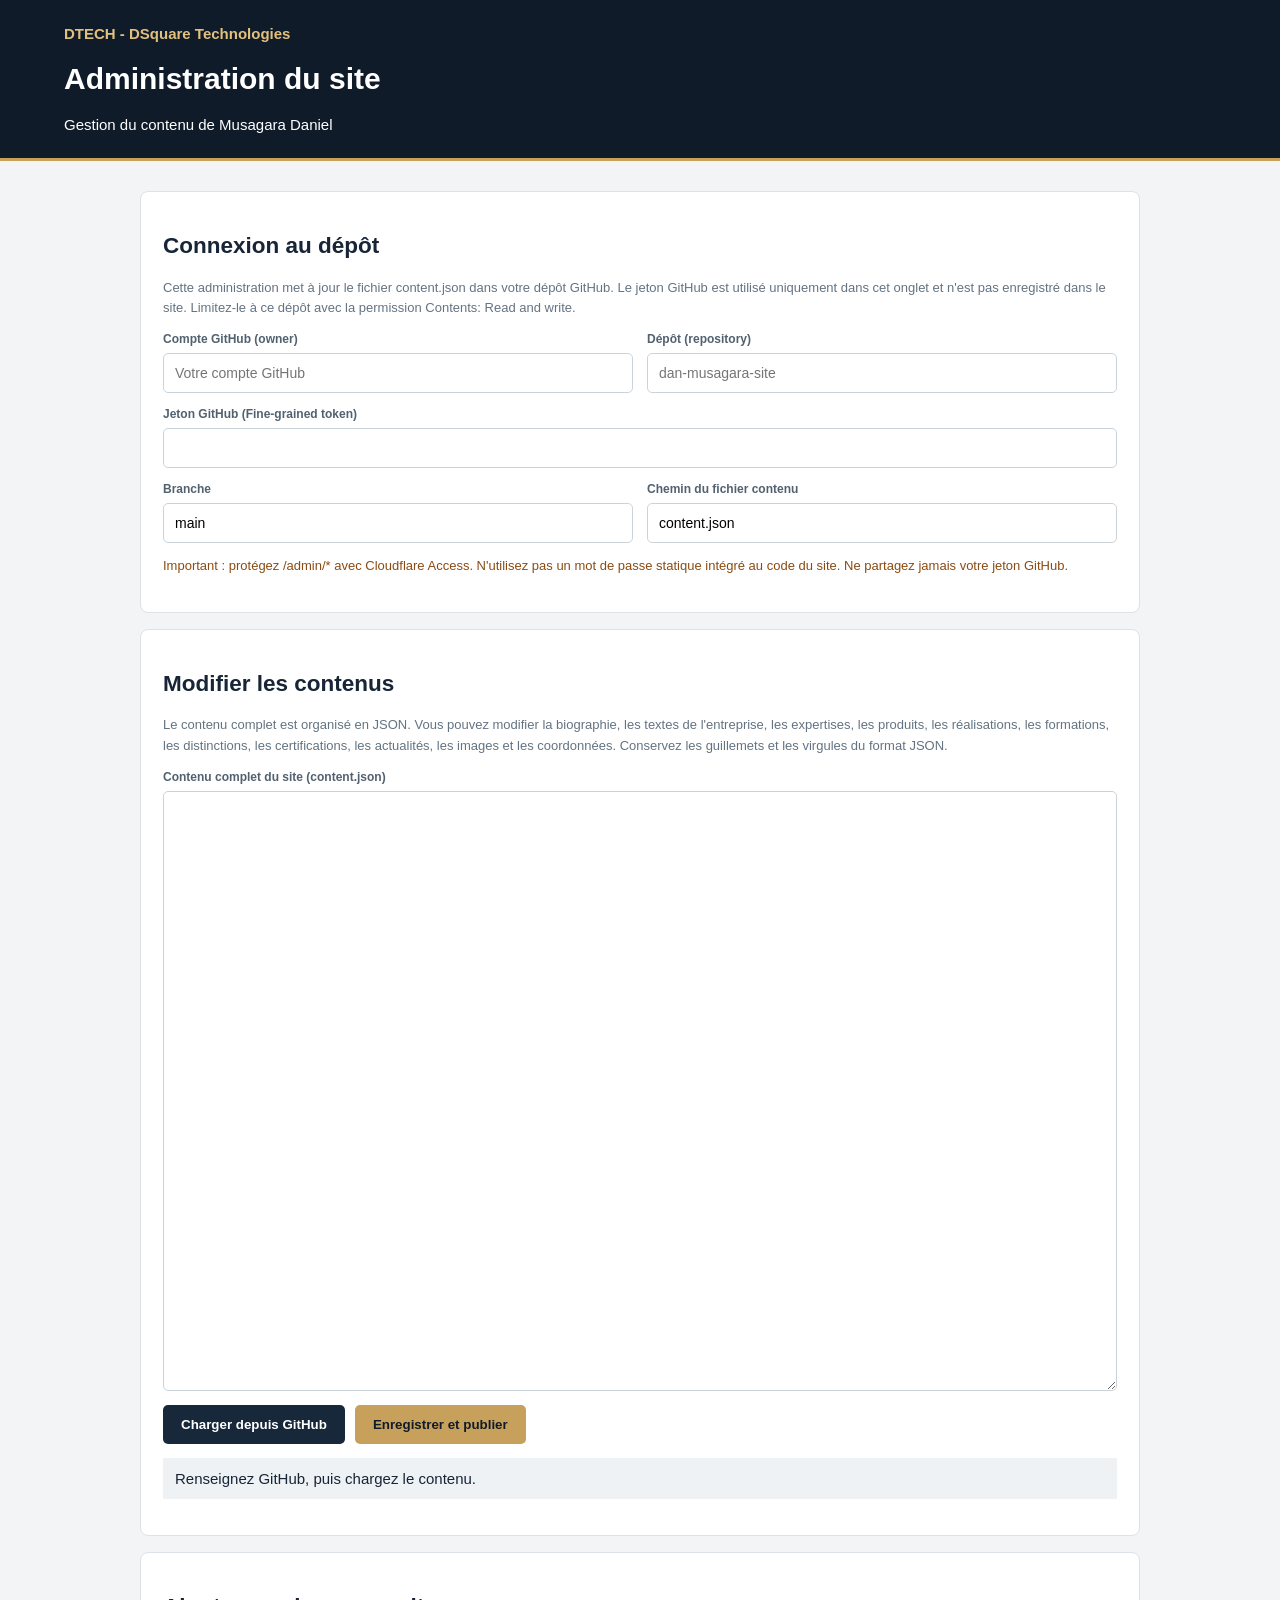
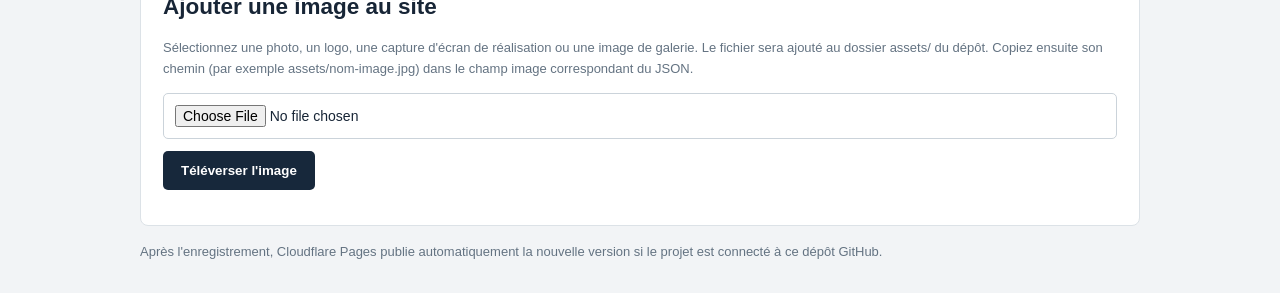
==== admin/index.html @ c792ac57 "Add files via upload" ====
<!doctype html><html lang="fr"><head><meta charset="utf-8"><meta name="viewport" content="width=device-width,initial-scale=1"><meta name="robots" content="noindex,nofollow"><title>Administration — DTECH</title><style>body{margin:0;background:#f2f4f6;color:#172536;font:15px Arial,sans-serif}.top{background:#101b2a;color:white;padding:25px 5%;border-bottom:3px solid #c7a15b}.top b{color:#e2c17e}.wrap{max-width:1000px;margin:30px auto;padding:0 18px}.card{background:white;padding:22px;border:1px solid #dce2e7;margin:16px 0;border-radius:8px}.grid{display:grid;grid-template-columns:1fr 1fr;gap:14px}.field{display:flex;flex-direction:column;gap:7px}.full{grid-column:1/-1}label{font-weight:bold;font-size:12px;color:#526170}input,textarea{font:14px Arial;padding:11px;border:1px solid #cbd3da;border-radius:5px;width:100%;box-sizing:border-box}textarea{min-height:95px}.btn{padding:12px 18px;border:0;background:#17283b;color:white;font-weight:bold;border-radius:5px;cursor:pointer}.gold{background:#c7a15b;color:#101b2a}.hint{font-size:13px;color:#647382;line-height:1.6}.status{padding:12px;background:#eef2f5;white-space:pre-wrap;margin:14px 0}.warn{color:#8b4b12}@media(max-width:650px){.grid{grid-template-columns:1fr}.full{grid-column:auto}}</style></head><body><header class="top"><b>DTECH - DSquare Technologies</b><h1>Administration du site</h1><div>Gestion du contenu de Musagara Daniel</div></header><main class="wrap"><section class="card"><h2>Connexion au dépôt</h2><p class="hint">Cette administration met à jour le fichier content.json dans votre dépôt GitHub. Le jeton GitHub est utilisé uniquement dans cet onglet et n'est pas enregistré dans le site. Limitez-le à ce dépôt avec la permission Contents: Read and write.</p><div class="grid"><div class="field"><label>Compte GitHub (owner)</label><input id="owner" placeholder="Votre compte GitHub"></div><div class="field"><label>Dépôt (repository)</label><input id="repo" placeholder="dan-musagara-site"></div><div class="field full"><label>Jeton GitHub (Fine-grained token)</label><input id="token" type="password" autocomplete="off"></div><div class="field"><label>Branche</label><input id="branch" value="main"></div><div class="field"><label>Chemin du fichier contenu</label><input id="path" value="content.json"></div></div><p class="hint warn">Important : protégez /admin/* avec Cloudflare Access. N'utilisez pas un mot de passe statique intégré au code du site. Ne partagez jamais votre jeton GitHub.</p></section><section class="card"><h2>Modifier les contenus</h2><p class="hint">Le contenu complet est organisé en JSON. Vous pouvez modifier la biographie, les textes de l'entreprise, les expertises, les produits, les réalisations, les formations, les distinctions, les certifications, les actualités, les images et les coordonnées. Conservez les guillemets et les virgules du format JSON.</p><div class="field"><label>Contenu complet du site (content.json)</label><textarea id="json" style="min-height:600px;font-family:monospace;font-size:12px"></textarea></div><div style="display:flex;gap:10px;flex-wrap:wrap;margin-top:14px"><button class="btn" id="load">Charger depuis GitHub</button><button class="btn gold" id="save">Enregistrer et publier</button></div><div class="status" id="status">Renseignez GitHub, puis chargez le contenu.</div></section><section class="card"><h2>Ajouter une image au site</h2><p class="hint">Sélectionnez une photo, un logo, une capture d'écran de réalisation ou une image de galerie. Le fichier sera ajouté au dossier assets/ du dépôt. Copiez ensuite son chemin (par exemple assets/nom-image.jpg) dans le champ image correspondant du JSON.</p><input type="file" id="file" accept="image/*"><button class="btn" id="upload" style="margin-top:12px">Téléverser l'image</button><p id="uploaded" class="hint"></p></section><p class="hint">Après l'enregistrement, Cloudflare Pages publie automatiquement la nouvelle version si le projet est connecté à ce dépôt GitHub.</p></main><script>
const $=id=>document.getElementById(id),st=$('status');let sha=null;function cfg(){return{owner:$('owner').value.trim(),repo:$('repo').value.trim(),token:$('token').value.trim(),branch:$('branch').value.trim()||'main',path:$('path').value.trim()||'content.json'}}function headers(){return{'Accept':'application/vnd.github+json','Authorization':'Bearer '+cfg().token,'X-GitHub-Api-Version':'2022-11-28'}}function b64utf(s){return btoa(unescape(encodeURIComponent(s)))}function unb64(s){return decodeURIComponent(escape(atob(s.replace(/\n/g,''))))}async function load(){let c=cfg();if(!c.owner||!c.repo||!c.token){st.textContent='Complétez les paramètres GitHub.';return}st.textContent='Chargement…';try{let u=`https://api.github.com/repos/${c.owner}/${c.repo}/contents/${c.path}?ref=${c.branch}`,r=await fetch(u,{headers:headers()}),j=await r.json();if(!r.ok)throw Error(j.message||r.status);sha=j.sha;$('json').value=unb64(j.content);JSON.parse($('json').value);st.textContent='Contenu chargé. Vous pouvez le modifier.'}catch(e){st.textContent='Erreur : '+e.message}}async function save(){let c=cfg();try{let parsed=JSON.parse($('json').value);st.textContent='Enregistrement…';let body={message:'Mise à jour du site Musagara Daniel',content:b64utf(JSON.stringify(parsed,null,2)+'\n'),branch:c.branch};if(sha)body.sha=sha;let r=await fetch(`https://api.github.com/repos/${c.owner}/${c.repo}/contents/${c.path}`,{method:'PUT',headers:{...headers(),'Content-Type':'application/json'},body:JSON.stringify(body)}),j=await r.json();if(!r.ok)throw Error(j.message||r.status);sha=j.content.sha;st.textContent='Enregistré. Cloudflare Pages va lancer le déploiement.'}catch(e){st.textContent='Erreur : '+e.message}}async function upload(){let f=$('file').files[0],c=cfg();if(!f){$('uploaded').textContent='Choisissez d’abord une image.';return}try{$('uploaded').textContent='Téléversement…';let path='assets/'+f.name.replace(/[^a-zA-Z0-9._-]/g,'-'),bytes=new Uint8Array(await f.arrayBuffer());let bin='';for(let i=0;i<bytes.length;i+=0x8000)bin+=String.fromCharCode(...bytes.subarray(i,i+0x8000));let body={message:'Ajout image '+f.name,content:btoa(bin),branch:c.branch};let r=await fetch(`https://api.github.com/repos/${c.owner}/${c.repo}/contents/${path}`,{method:'PUT',headers:{...headers(),'Content-Type':'application/json'},body:JSON.stringify(body)}),j=await r.json();if(!r.ok)throw Error(j.message||r.status);$('uploaded').textContent='Image ajoutée : '+path+' — ajoutez ce chemin dans le champ image de la rubrique correspondante.'}catch(e){$('uploaded').textContent='Erreur : '+e.message}}$('load').onclick=load;$('save').onclick=save;$('upload').onclick=upload;
</script></body></html>
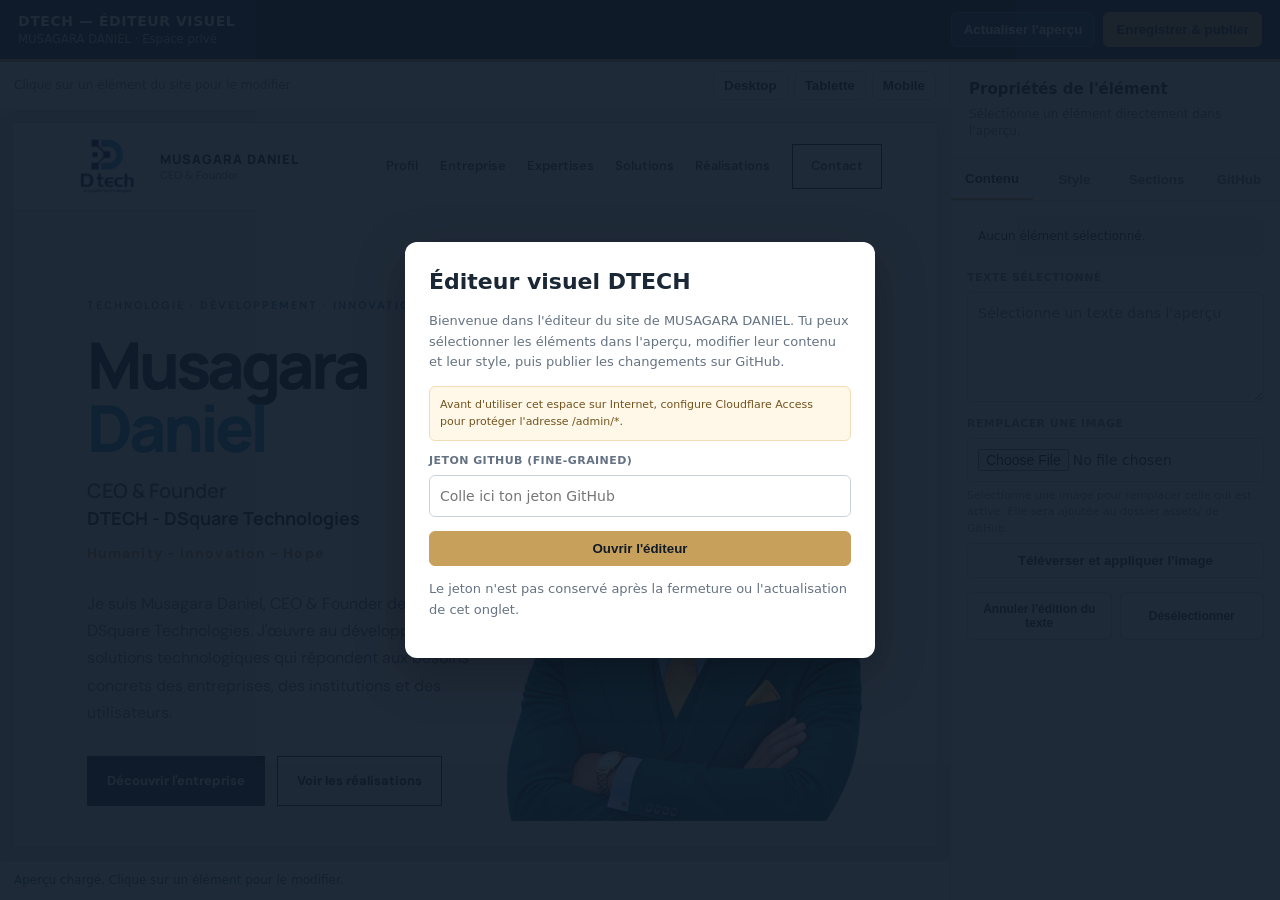
==== commit 6c5190e8: "Add files via upload" ====
--- a/admin/index.html
+++ b/admin/index.html
@@ -1,3 +1,66 @@
-<!doctype html><html lang="fr"><head><meta charset="utf-8"><meta name="viewport" content="width=device-width,initial-scale=1"><meta name="robots" content="noindex,nofollow"><title>Administration — DTECH</title><style>body{margin:0;background:#f2f4f6;color:#172536;font:15px Arial,sans-serif}.top{background:#101b2a;color:white;padding:25px 5%;border-bottom:3px solid #c7a15b}.top b{color:#e2c17e}.wrap{max-width:1000px;margin:30px auto;padding:0 18px}.card{background:white;padding:22px;border:1px solid #dce2e7;margin:16px 0;border-radius:8px}.grid{display:grid;grid-template-columns:1fr 1fr;gap:14px}.field{display:flex;flex-direction:column;gap:7px}.full{grid-column:1/-1}label{font-weight:bold;font-size:12px;color:#526170}input,textarea{font:14px Arial;padding:11px;border:1px solid #cbd3da;border-radius:5px;width:100%;box-sizing:border-box}textarea{min-height:95px}.btn{padding:12px 18px;border:0;background:#17283b;color:white;font-weight:bold;border-radius:5px;cursor:pointer}.gold{background:#c7a15b;color:#101b2a}.hint{font-size:13px;color:#647382;line-height:1.6}.status{padding:12px;background:#eef2f5;white-space:pre-wrap;margin:14px 0}.warn{color:#8b4b12}@media(max-width:650px){.grid{grid-template-columns:1fr}.full{grid-column:auto}}</style></head><body><header class="top"><b>DTECH - DSquare Technologies</b><h1>Administration du site</h1><div>Gestion du contenu de Musagara Daniel</div></header><main class="wrap"><section class="card"><h2>Connexion au dépôt</h2><p class="hint">Cette administration met à jour le fichier content.json dans votre dépôt GitHub. Le jeton GitHub est utilisé uniquement dans cet onglet et n'est pas enregistré dans le site. Limitez-le à ce dépôt avec la permission Contents: Read and write.</p><div class="grid"><div class="field"><label>Compte GitHub (owner)</label><input id="owner" placeholder="Votre compte GitHub"></div><div class="field"><label>Dépôt (repository)</label><input id="repo" placeholder="dan-musagara-site"></div><div class="field full"><label>Jeton GitHub (Fine-grained token)</label><input id="token" type="password" autocomplete="off"></div><div class="field"><label>Branche</label><input id="branch" value="main"></div><div class="field"><label>Chemin du fichier contenu</label><input id="path" value="content.json"></div></div><p class="hint warn">Important : protégez /admin/* avec Cloudflare Access. N'utilisez pas un mot de passe statique intégré au code du site. Ne partagez jamais votre jeton GitHub.</p></section><section class="card"><h2>Modifier les contenus</h2><p class="hint">Le contenu complet est organisé en JSON. Vous pouvez modifier la biographie, les textes de l'entreprise, les expertises, les produits, les réalisations, les formations, les distinctions, les certifications, les actualités, les images et les coordonnées. Conservez les guillemets et les virgules du format JSON.</p><div class="field"><label>Contenu complet du site (content.json)</label><textarea id="json" style="min-height:600px;font-family:monospace;font-size:12px"></textarea></div><div style="display:flex;gap:10px;flex-wrap:wrap;margin-top:14px"><button class="btn" id="load">Charger depuis GitHub</button><button class="btn gold" id="save">Enregistrer et publier</button></div><div class="status" id="status">Renseignez GitHub, puis chargez le contenu.</div></section><section class="card"><h2>Ajouter une image au site</h2><p class="hint">Sélectionnez une photo, un logo, une capture d'écran de réalisation ou une image de galerie. Le fichier sera ajouté au dossier assets/ du dépôt. Copiez ensuite son chemin (par exemple assets/nom-image.jpg) dans le champ image correspondant du JSON.</p><input type="file" id="file" accept="image/*"><button class="btn" id="upload" style="margin-top:12px">Téléverser l'image</button><p id="uploaded" class="hint"></p></section><p class="hint">Après l'enregistrement, Cloudflare Pages publie automatiquement la nouvelle version si le projet est connecté à ce dépôt GitHub.</p></main><script>
-const $=id=>document.getElementById(id),st=$('status');let sha=null;function cfg(){return{owner:$('owner').value.trim(),repo:$('repo').value.trim(),token:$('token').value.trim(),branch:$('branch').value.trim()||'main',path:$('path').value.trim()||'content.json'}}function headers(){return{'Accept':'application/vnd.github+json','Authorization':'Bearer '+cfg().token,'X-GitHub-Api-Version':'2022-11-28'}}function b64utf(s){return btoa(unescape(encodeURIComponent(s)))}function unb64(s){return decodeURIComponent(escape(atob(s.replace(/\n/g,''))))}async function load(){let c=cfg();if(!c.owner||!c.repo||!c.token){st.textContent='Complétez les paramètres GitHub.';return}st.textContent='Chargement…';try{let u=`https://api.github.com/repos/${c.owner}/${c.repo}/contents/${c.path}?ref=${c.branch}`,r=await fetch(u,{headers:headers()}),j=await r.json();if(!r.ok)throw Error(j.message||r.status);sha=j.sha;$('json').value=unb64(j.content);JSON.parse($('json').value);st.textContent='Contenu chargé. Vous pouvez le modifier.'}catch(e){st.textContent='Erreur : '+e.message}}async function save(){let c=cfg();try{let parsed=JSON.parse($('json').value);st.textContent='Enregistrement…';let body={message:'Mise à jour du site Musagara Daniel',content:b64utf(JSON.stringify(parsed,null,2)+'\n'),branch:c.branch};if(sha)body.sha=sha;let r=await fetch(`https://api.github.com/repos/${c.owner}/${c.repo}/contents/${c.path}`,{method:'PUT',headers:{...headers(),'Content-Type':'application/json'},body:JSON.stringify(body)}),j=await r.json();if(!r.ok)throw Error(j.message||r.status);sha=j.content.sha;st.textContent='Enregistré. Cloudflare Pages va lancer le déploiement.'}catch(e){st.textContent='Erreur : '+e.message}}async function upload(){let f=$('file').files[0],c=cfg();if(!f){$('uploaded').textContent='Choisissez d’abord une image.';return}try{$('uploaded').textContent='Téléversement…';let path='assets/'+f.name.replace(/[^a-zA-Z0-9._-]/g,'-'),bytes=new Uint8Array(await f.arrayBuffer());let bin='';for(let i=0;i<bytes.length;i+=0x8000)bin+=String.fromCharCode(...bytes.subarray(i,i+0x8000));let body={message:'Ajout image '+f.name,content:btoa(bin),branch:c.branch};let r=await fetch(`https://api.github.com/repos/${c.owner}/${c.repo}/contents/${path}`,{method:'PUT',headers:{...headers(),'Content-Type':'application/json'},body:JSON.stringify(body)}),j=await r.json();if(!r.ok)throw Error(j.message||r.status);$('uploaded').textContent='Image ajoutée : '+path+' — ajoutez ce chemin dans le champ image de la rubrique correspondante.'}catch(e){$('uploaded').textContent='Erreur : '+e.message}}$('load').onclick=load;$('save').onclick=save;$('upload').onclick=upload;
-</script></body></html>+<!doctype html>
+<html lang="fr">
+<head>
+<meta charset="utf-8"><meta name="viewport" content="width=device-width,initial-scale=1"><meta name="robots" content="noindex,nofollow">
+<title>Éditeur visuel — MUSAGARA DANIEL</title>
+<style>
+:root{--navy:#101b2a;--gold:#c7a15b;--line:#dce2e8;--muted:#687687;--paper:#f3f5f7}*{box-sizing:border-box}body{margin:0;background:var(--paper);color:#1a2735;font:14px/1.45 Inter,system-ui,Arial,sans-serif}.top{height:62px;background:var(--navy);color:white;display:flex;align-items:center;justify-content:space-between;padding:0 18px;gap:12px;border-bottom:3px solid var(--gold)}.brand{font-weight:800;letter-spacing:.04em}.brand small{display:block;color:#c6d0d9;font-weight:400;letter-spacing:0}.top-actions{display:flex;gap:8px;align-items:center}.btn{border:1px solid #cbd3dc;border-radius:6px;padding:9px 12px;background:white;color:#1a2735;font-weight:650;cursor:pointer}.btn.primary{background:var(--gold);border-color:var(--gold);color:#111b27}.btn.dark{background:#24364a;border-color:#43566a;color:white}.btn:disabled{opacity:.45;cursor:not-allowed}.layout{display:grid;grid-template-columns:minmax(0,1fr) 330px;height:calc(100vh - 62px)}.canvas{min-width:0;display:flex;flex-direction:column}.canvas-head{height:48px;background:#fff;border-bottom:1px solid var(--line);display:flex;align-items:center;justify-content:space-between;padding:0 14px;color:#657181;font-size:12px}.canvas-head .view{display:flex;gap:6px}.view button{padding:6px 10px}.frame-wrap{flex:1;min-height:0;padding:12px;background:#e6eaf0}.frame-wrap iframe{width:100%;height:100%;border:1px solid #ccd4dd;background:#fff;display:block;box-shadow:0 4px 18px #17283b18}.panel{background:#fff;border-left:1px solid var(--line);overflow:auto}.panel-head{padding:17px 18px;background:#fafbfc;border-bottom:1px solid var(--line)}.panel-head strong{font-size:15px}.panel-head p{margin:5px 0 0;color:var(--muted);font-size:12px}.tabs{display:flex;border-bottom:1px solid var(--line)}.tabs button{flex:1;border:0;background:#fff;padding:12px 5px;font-weight:700;color:#657181;cursor:pointer}.tabs button.active{color:#17283b;border-bottom:2px solid var(--gold)}.pane{padding:16px;display:none}.pane.active{display:block}.field{display:grid;gap:6px;margin:0 0 14px}.field label{font-size:11px;font-weight:800;letter-spacing:.04em;color:#647283;text-transform:uppercase}.field input,.field textarea,.field select{width:100%;border:1px solid #cbd4de;border-radius:6px;padding:10px;font:inherit;background:white;color:#172536}.field textarea{min-height:110px;resize:vertical}.field input[type=color]{height:42px;padding:4px}.field input[type=range]{padding:0}.hint{font-size:11px;color:#7a8795;line-height:1.5}.row{display:flex;gap:8px}.row>*{flex:1;min-width:0}.selection{padding:10px;background:#f2f5f8;border:1px solid #e1e6eb;border-radius:6px;font-size:12px;overflow-wrap:anywhere;margin-bottom:14px}.status{padding:11px 14px;border-top:1px solid var(--line);font-size:12px;color:#586777;background:#fff;min-height:40px}.status.error{color:#9a2f2f}.status.ok{color:#176a43}.login{position:fixed;inset:0;background:#101b2aee;display:grid;place-items:center;padding:18px;z-index:20}.login-card{background:white;border-radius:12px;max-width:470px;width:100%;padding:24px;box-shadow:0 15px 50px #0004}.login-card h1{font-size:22px;margin:0 0 8px}.login-card p{color:#667382;font-size:13px;line-height:1.6}.login-card .field{margin-top:12px}.login-card .btn{width:100%}.warn{background:#fff8e9;border:1px solid #f0ddb5;padding:10px;border-radius:6px;color:#72531d;font-size:11px;line-height:1.5}.hide{display:none!important}.toolgrid{display:grid;grid-template-columns:1fr 1fr;gap:8px}.toolgrid .btn{font-size:12px}.section-list{display:grid;gap:6px}.section-item{padding:9px;border:1px solid var(--line);border-radius:6px;display:flex;align-items:center;justify-content:space-between;font-size:12px}.section-item button{border:0;background:#eef1f4;padding:5px 7px;border-radius:4px}.mobile-note{display:none}
+@media(max-width:850px){.layout{grid-template-columns:minmax(0,1fr) 290px}.top{padding:0 10px}.brand{font-size:12px}.top .btn{padding:8px;font-size:11px}}
+@media(max-width:650px){.top{height:auto;min-height:58px;flex-wrap:wrap;padding:8px 10px}.top-actions{gap:5px}.top-actions .btn{font-size:10px;padding:7px}.layout{height:calc(100vh - 66px);grid-template-columns:1fr;grid-template-rows:48vh minmax(0,1fr)}.canvas-head{height:38px}.frame-wrap{padding:5px}.panel{border-left:0;border-top:1px solid var(--line)}.panel-head{padding:10px 14px}.pane{padding:12px}.mobile-note{display:block;font-size:10px;color:#7b8795}}
+</style></head>
+<body>
+<header class="top"><div class="brand">DTECH — ÉDITEUR VISUEL<small>MUSAGARA DANIEL · Espace privé</small></div><div class="top-actions"><button class="btn dark" id="refresh">Actualiser l'aperçu</button><button class="btn primary" id="save">Enregistrer & publier</button></div></header>
+<div class="layout">
+ <section class="canvas"><div class="canvas-head"><span id="selectedLabel">Clique sur un élément du site pour le modifier</span><div class="view"><button class="btn" data-width="100%">Desktop</button><button class="btn" data-width="768px">Tablette</button><button class="btn" data-width="390px">Mobile</button></div></div><div class="frame-wrap"><iframe id="preview" src="../index.html?visual-editor=1" title="Aperçu modifiable du site"></iframe></div><div class="status" id="status">Connecte ton dépôt GitHub pour charger et publier les modifications.</div></section>
+ <aside class="panel"><div class="panel-head"><strong id="panelTitle">Propriétés de l'élément</strong><p id="panelDesc">Sélectionne un élément directement dans l'aperçu.</p></div>
+  <div class="tabs"><button class="active" data-tab="content">Contenu</button><button data-tab="style">Style</button><button data-tab="layout">Sections</button><button data-tab="settings">GitHub</button></div>
+  <div class="pane active" id="pane-content"><div class="selection" id="selection">Aucun élément sélectionné.</div><div class="field"><label>Texte sélectionné</label><textarea id="textValue" placeholder="Sélectionne un texte dans l'aperçu"></textarea></div><div class="field"><label>Remplacer une image</label><input type="file" id="imageFile" accept="image/*"><span class="hint">Sélectionne une image pour remplacer celle qui est active. Elle sera ajoutée au dossier assets/ de GitHub.</span><button class="btn" id="uploadImage">Téléverser et appliquer l'image</button></div><div class="toolgrid"><button class="btn" id="clearText">Annuler l'édition du texte</button><button class="btn" id="clearSelection">Désélectionner</button></div></div>
+  <div class="pane" id="pane-style"><div class="field"><label>Couleur du texte</label><input type="color" id="color"></div><div class="field"><label>Couleur d'arrière-plan</label><input type="color" id="background"></div><div class="field"><label>Taille du texte (px)</label><input type="range" id="fontSize" min="10" max="80" value="16"><span class="hint" id="fontSizeValue">16 px</span></div><div class="field"><label>Alignement</label><select id="align"><option value="">Par défaut</option><option value="left">Gauche</option><option value="center">Centré</option><option value="right">Droite</option><option value="justify">Justifié</option></select></div><div class="field"><label>Espacement intérieur (px)</label><input type="range" id="padding" min="0" max="100" value="0"><span class="hint" id="paddingValue">0 px</span></div><div class="field"><label>Coins arrondis (px)</label><input type="range" id="radius" min="0" max="60" value="0"><span class="hint" id="radiusValue">0 px</span></div><button class="btn" id="resetStyle">Réinitialiser le style de cet élément</button></div>
+  <div class="pane" id="pane-layout"><p class="hint">Réorganise les grandes sections du site. Les changements seront également appliqués aux visiteurs après publication.</p><div class="field"><label>Section sélectionnée</label><div id="sectionSelected" class="selection">Sélectionne une section dans l'aperçu.</div><div class="row"><button class="btn" id="moveUp">Monter ↑</button><button class="btn" id="moveDown">Descendre ↓</button></div><button class="btn" id="toggleSection" style="margin-top:8px;width:100%">Masquer / afficher la section</button></div><div class="field"><label>Ajouter une section simple</label><input id="newTitle" placeholder="Titre de la section"><textarea id="newText" placeholder="Texte de présentation"></textarea><button class="btn" id="addSection">Ajouter à la page</button></div><div class="field"><label>Sections du site</label><div id="sectionList" class="section-list"></div></div></div>
+  <div class="pane" id="pane-settings"><p class="hint">Les changements sont enregistrés dans le fichier <b>site-edits.json</b> de ton dépôt GitHub. Cloudflare Pages lance ensuite le déploiement automatiquement.</p><div class="field"><label>Compte GitHub</label><input id="owner" value="danielmusagara-hash"></div><div class="field"><label>Nom du dépôt</label><input id="repo" value="musagara-daniel-website"></div><div class="field"><label>Branche de publication</label><input id="branch" value="main"></div><div class="field"><label>Jeton GitHub Fine-grained</label><input id="token" type="password" autocomplete="off" placeholder="github_pat_…"></div><div class="warn">Sécurité : utilise un jeton limité à ce seul dépôt, avec la permission Contents: Read and write. Ne partage jamais ce jeton. Protège impérativement /admin/* avec Cloudflare Access et autorise uniquement ton adresse e-mail.</div><button class="btn" id="loadRemote" style="width:100%;margin-top:12px">Charger les modifications GitHub</button><p class="hint">Le jeton reste uniquement dans cet onglet et n'est pas écrit dans les fichiers du site.</p></div>
+ </aside>
+</div>
+<div class="login" id="welcome"><div class="login-card"><h1>Éditeur visuel DTECH</h1><p>Bienvenue dans l'éditeur du site de MUSAGARA DANIEL. Tu peux sélectionner les éléments dans l'aperçu, modifier leur contenu et leur style, puis publier les changements sur GitHub.</p><div class="warn">Avant d'utiliser cet espace sur Internet, configure Cloudflare Access pour protéger l'adresse /admin/*.</div><div class="field"><label>Jeton GitHub (Fine-grained)</label><input id="tokenStart" type="password" autocomplete="off" placeholder="Colle ici ton jeton GitHub"></div><button class="btn primary" id="start">Ouvrir l'éditeur</button><p class="hint">Le jeton n'est pas conservé après la fermeture ou l'actualisation de cet onglet.</p></div></div>
+<script>
+(()=>{
+const $=id=>document.getElementById(id),frame=$('preview'),status=$('status');let edits={text:{},images:{},styles:{},order:[],hiddenSections:[],newSections:[]},sha=null,selected=null,selectedSection=null,selectedId=null,token='';
+const defaults=()=>({text:{},images:{},styles:{},order:[],hiddenSections:[],newSections:[]});
+function say(msg,type=''){status.textContent=msg;status.className='status '+type}
+function cfg(){return{owner:$('owner').value.trim(),repo:$('repo').value.trim(),branch:$('branch').value.trim()||'main'}}
+function apiHeaders(){return{'Accept':'application/vnd.github+json','Authorization':'Bearer '+token,'X-GitHub-Api-Version':'2022-11-28'}}
+function b64utf(s){return btoa(unescape(encodeURIComponent(s)))}function unb64(s){return decodeURIComponent(escape(atob(s.replace(/\n/g,''))))}
+function githubUrl(path='site-edits.json'){const c=cfg();return `https://api.github.com/repos/${encodeURIComponent(c.owner)}/${encodeURIComponent(c.repo)}/contents/${path}?ref=${encodeURIComponent(c.branch)}`}
+function selector(el){return el?.getAttribute('data-editor-id')||''}
+function isTextLeaf(el){return el&&el.children.length===0&&el.textContent.trim().length>0&& !['SCRIPT','STYLE','SVG'].includes(el.tagName)}
+function activeSection(el){return el?.closest('main>section')||el?.closest('main section')||null}
+function selectElement(el){if(!el||el===frame.contentDocument.body)return;selected=el;selectedId=selector(el);selectedSection=activeSection(el);$('selection').textContent=(el.tagName.toLowerCase()+(el.id?'#'+el.id:''))+' · '+(selectedId||'élément');$('selectedLabel').textContent='Élément sélectionné : '+(el.id||el.tagName.toLowerCase());$('panelTitle').textContent=el.tagName==='IMG'?'Image sélectionnée':'Élément sélectionné';$('panelDesc').textContent=selectedSection?'Section : '+(selectedSection.id||selectedSection.className):'Élément du site';
+ if(isTextLeaf(el)){$('textValue').disabled=false;$('textValue').value=edits.text[selectedId]??el.textContent.trim()}else{$('textValue').disabled=true;$('textValue').value=el.tagName==='IMG'?'Image sélectionnée — remplace-la ci-dessous.':'Cet élément contient d’autres éléments. Sélectionne un texte précis.'}
+ const st=edits.styles[selectedId]||{},cs=frame.contentWindow.getComputedStyle(el);$('color').value=toHex(st.color||cs.color);$('background').value=toHex(st.backgroundColor||cs.backgroundColor);$('fontSize').value=parseInt(st.fontSize||cs.fontSize)||16;$('fontSizeValue').textContent=$('fontSize').value+' px';$('align').value=st.textAlign||'';$('padding').value=parseInt(st.padding)||0;$('paddingValue').textContent=$('padding').value+' px';$('radius').value=parseInt(st.borderRadius)||0;$('radiusValue').textContent=$('radius').value+' px';$('sectionSelected').textContent=selectedSection?(selectedSection.id||selectedSection.className):'Sélectionne une section.';renderSections();
+}
+function toHex(c){if(!c||c==='transparent'||c==='rgba(0, 0, 0, 0)')return '#ffffff';let m=c.match(/rgba?\((\d+),\s*(\d+),\s*(\d+)/);return m?'#'+[m[1],m[2],m[3]].map(x=>(+x).toString(16).padStart(2,'0')).join(''):(/^#[0-9a-f]{6}$/i.test(c)?c:'#ffffff')}
+function attachPreview(){try{const d=frame.contentDocument;if(!d||!d.body)return;d.querySelectorAll('[data-editor-selected]').forEach(e=>e.removeAttribute('data-editor-selected'));d.addEventListener('click',e=>{e.preventDefault();e.stopPropagation();const el=e.target.closest('[data-editor-id]');if(el){d.querySelectorAll('[data-editor-selected]').forEach(x=>x.removeAttribute('data-editor-selected'));el.setAttribute('data-editor-selected','1');selectElement(el)}},true);const style=d.createElement('style');style.textContent='[data-editor-id]{cursor:crosshair!important}[data-editor-id]:hover{outline:2px dashed #c7a15b!important;outline-offset:2px}[data-editor-selected]{outline:3px solid #c7a15b!important;outline-offset:2px}';d.head.append(style);renderSections();say('Aperçu chargé. Clique sur un élément pour le modifier.','ok')}catch(e){say('Impossible d’ouvrir l’aperçu : '+e.message,'error')}}
+frame.addEventListener('load',()=>setTimeout(attachPreview,400));
+function applyText(){if(!selected||!isTextLeaf(selected))return;const v=$('textValue').value;selected.textContent=v;edits.text[selectedId]=v}
+$('textValue').addEventListener('input',applyText);
+function setStyle(prop,val){if(!selected)return;selected.style[prop]=val;edits.styles[selectedId]=edits.styles[selectedId]||{};edits.styles[selectedId][prop]=val}
+$('color').oninput=()=>setStyle('color',$('color').value);$('background').oninput=()=>setStyle('backgroundColor',$('background').value);$('fontSize').oninput=()=>{$('fontSizeValue').textContent=$('fontSize').value+' px';setStyle('fontSize',$('fontSize').value+'px')};$('align').onchange=()=>setStyle('textAlign',$('align').value);$('padding').oninput=()=>{$('paddingValue').textContent=$('padding').value+' px';setStyle('padding',$('padding').value+'px')};$('radius').oninput=()=>{$('radiusValue').textContent=$('radius').value+' px';setStyle('borderRadius',$('radius').value+'px')};
+$('resetStyle').onclick=()=>{if(!selected)return;delete edits.styles[selectedId];['color','backgroundColor','fontSize','textAlign','padding','borderRadius'].forEach(p=>selected.style[p]='');selectElement(selected)};
+$('clearText').onclick=()=>{if(!selected||!isTextLeaf(selected))return;delete edits.text[selectedId];$('textValue').value=selected.textContent};$('clearSelection').onclick=()=>{if(selected)selected.removeAttribute('data-editor-selected');selected=null;selectedId=null;$('selection').textContent='Aucun élément sélectionné.';$('textValue').value=''};
+async function uploadImage(){if(!selected||selected.tagName!=='IMG'){say('Sélectionne d’abord une image dans l’aperçu.','error');return}const f=$('imageFile').files[0];if(!f){say('Choisis un fichier image.','error');return}if(!token){say('Ajoute ton jeton GitHub dans l’onglet GitHub.','error');return}try{say('Téléversement de l’image…');const bytes=new Uint8Array(await f.arrayBuffer());let bin='';for(let i=0;i<bytes.length;i+=0x8000)bin+=String.fromCharCode(...bytes.subarray(i,i+0x8000));const safe=f.name.replace(/[^a-zA-Z0-9._-]/g,'-');let path='assets/'+Date.now()+'-'+safe;const c=cfg();const url=`https://api.github.com/repos/${c.owner}/${c.repo}/contents/${path}`;const res=await fetch(url,{method:'PUT',headers:{...apiHeaders(),'Content-Type':'application/json'},body:JSON.stringify({message:'Mise à jour d’une image du site',content:btoa(bin),branch:c.branch})});const j=await res.json();if(!res.ok)throw Error(j.message||res.status);selected.src='../'+path;edits.images[selectedId]=path;say('Image téléversée. Elle sera publiée avec les autres modifications.','ok')}catch(e){say('Erreur de téléversement : '+e.message,'error')}}
+$('uploadImage').onclick=uploadImage;
+function getSections(){return [...frame.contentDocument.querySelectorAll('main>section')].filter(s=>s.id)}
+function renderSections(){if(!frame.contentDocument)return;const list=$('sectionList');list.innerHTML='';getSections().forEach((s,i)=>{const row=document.createElement('div');row.className='section-item';const label=document.createElement('span');label.textContent=(i+1)+'. '+(s.id||s.className);const b=document.createElement('button');b.textContent='Sélectionner';b.onclick=()=>{s.scrollIntoView({behavior:'smooth',block:'center'});selectElement(s);s.setAttribute('data-editor-selected','1')};row.append(label,b);list.append(row)})}
+function moveSection(delta){if(!selectedSection)return;const sections=getSections(),i=sections.indexOf(selectedSection),j=i+delta;if(j<0||j>=sections.length)return;const other=sections[j];if(delta<0)selectedSection.parentNode.insertBefore(selectedSection,other);else selectedSection.parentNode.insertBefore(other,selectedSection);edits.order=getSections().map(s=>s.id);renderSections();say('Ordre des sections modifié. Enregistre pour publier.','ok')}
+$('moveUp').onclick=()=>moveSection(-1);$('moveDown').onclick=()=>moveSection(1);
+$('toggleSection').onclick=()=>{if(!selectedSection)return;const id=selectedSection.id;edits.hiddenSections=edits.hiddenSections||[];if(edits.hiddenSections.includes(id)){edits.hiddenSections=edits.hiddenSections.filter(x=>x!==id);selectedSection.hidden=false}else{edits.hiddenSections.push(id);selectedSection.hidden=true}say('Visibilité de la section modifiée. Enregistre pour publier.','ok')};
+$('addSection').onclick=()=>{const title=$('newTitle').value.trim(),text=$('newText').value.trim();if(!title){say('Ajoute un titre pour la nouvelle section.','error');return}const id='section-'+Date.now();const s=frame.contentDocument.createElement('section');s.className='section custom-section';s.id=id;const lab=frame.contentDocument.createElement('div');lab.className='section-label';lab.textContent='NOUVELLE SECTION';const h=frame.contentDocument.createElement('h2');h.textContent=title;const p=frame.contentDocument.createElement('p');p.textContent=text;s.append(lab,h,p);frame.contentDocument.querySelector('main').append(s);edits.newSections.push({id,label:'NOUVELLE SECTION',title,text});edits.order=getSections().map(x=>x.id);attachPreview();say('Nouvelle section ajoutée à l’aperçu. Enregistre pour publier.','ok')};
+async function loadRemote(){if(!token){say('Saisis ton jeton GitHub dans l’onglet GitHub.','error');return}try{say('Chargement des modifications depuis GitHub…');const r=await fetch(githubUrl(),{headers:apiHeaders()});if(r.status===404){sha=null;edits=defaults();say('Aucun fichier site-edits.json trouvé : un nouveau fichier sera créé au premier enregistrement.','ok');return}const j=await r.json();if(!r.ok)throw Error(j.message||r.status);sha=j.sha;edits=JSON.parse(unb64(j.content));edits={...defaults(),...edits};frame.contentWindow.location.reload();say('Modifications chargées depuis GitHub.','ok')}catch(e){say('Erreur GitHub : '+e.message,'error')}}
+$('loadRemote').onclick=loadRemote;
+async function save(){if(!token){say('Ajoute ton jeton GitHub dans l’onglet GitHub avant de publier.','error');return}try{if(selected&&isTextLeaf(selected))applyText();edits.order=getSections().map(s=>s.id);say('Enregistrement dans GitHub…');const c=cfg(),url=`https://api.github.com/repos/${c.owner}/${c.repo}/contents/site-edits.json`;if(!sha){const check=await fetch(url+'?ref='+encodeURIComponent(c.branch),{headers:apiHeaders()});if(check.ok){const old=await check.json();sha=old.sha}}const body={message:'Mise à jour visuelle du site MUSAGARA DANIEL',content:b64utf(JSON.stringify(edits,null,2)+'\n'),branch:c.branch};if(sha)body.sha=sha;const r=await fetch(url,{method:'PUT',headers:{...apiHeaders(),'Content-Type':'application/json'},body:JSON.stringify(body)});const j=await r.json();if(!r.ok)throw Error(j.message||r.status);sha=j.content.sha;say('Modifications enregistrées dans GitHub. Cloudflare Pages va lancer le déploiement. Vérifie le statut Success dans Deployments.','ok')}catch(e){say('Échec de l’enregistrement : '+e.message,'error')}}
+$('save').onclick=save;$('refresh').onclick=()=>frame.contentWindow.location.reload();
+$('start').onclick=()=>{token=$('tokenStart').value.trim();if(!token){$('tokenStart').focus();return}$('token').value=token;$('welcome').classList.add('hide');loadRemote()};
+$('token').addEventListener('change',()=>{token=$('token').value.trim()});
+document.querySelectorAll('[data-tab]').forEach(b=>b.onclick=()=>{document.querySelectorAll('[data-tab]').forEach(x=>x.classList.toggle('active',x===b));document.querySelectorAll('.pane').forEach(x=>x.classList.toggle('active',x.id==='pane-'+b.dataset.tab))});
+document.querySelectorAll('[data-width]').forEach(b=>b.onclick=()=>{frame.style.maxWidth=b.dataset.width;frame.style.margin='0 auto';frame.style.width='100%'});
+})();
+</script></body></html>
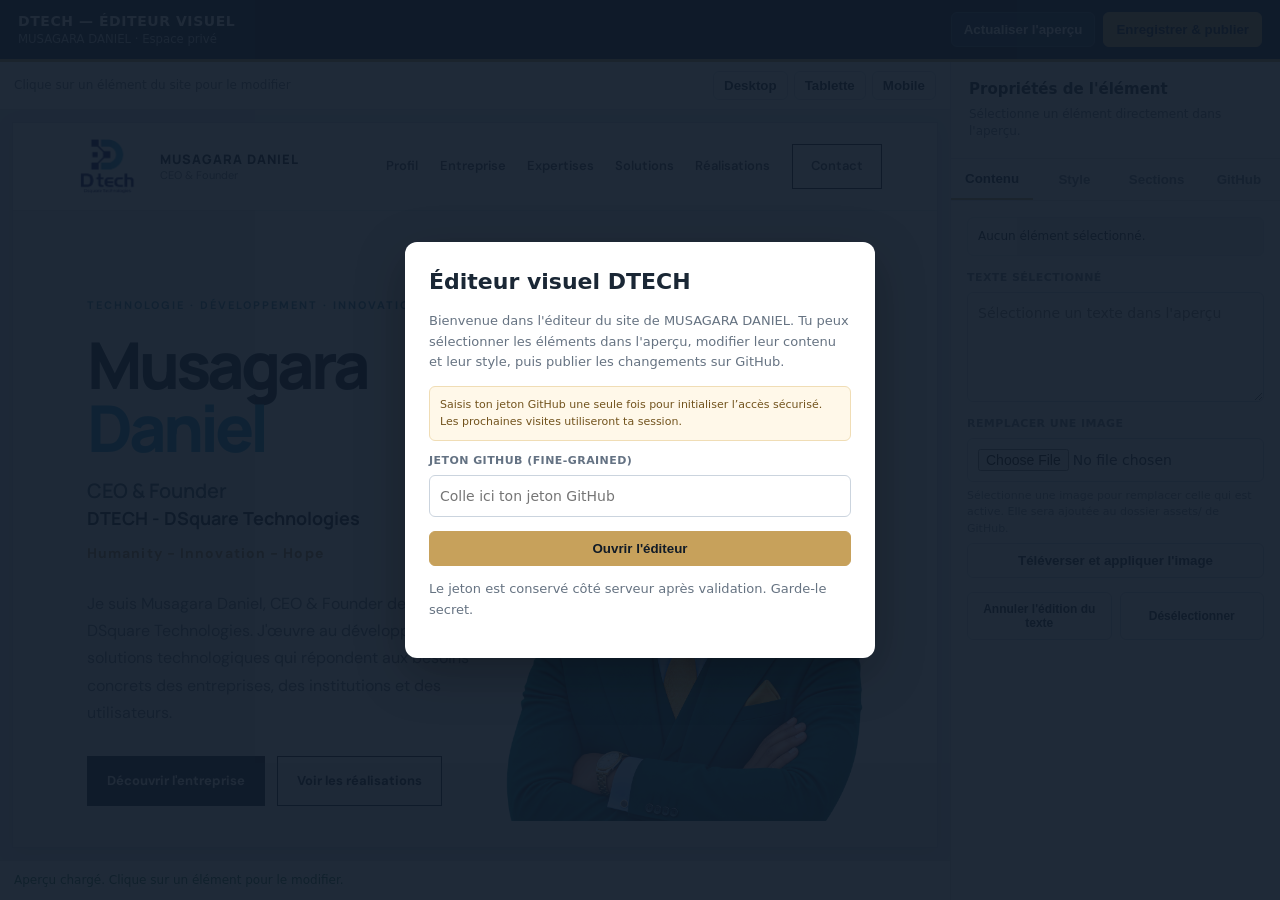
==== commit ec1da634: "Add files via upload" ====
--- a/admin/index.html
+++ b/admin/index.html
@@ -17,19 +17,19 @@
   <div class="pane active" id="pane-content"><div class="selection" id="selection">Aucun élément sélectionné.</div><div class="field"><label>Texte sélectionné</label><textarea id="textValue" placeholder="Sélectionne un texte dans l'aperçu"></textarea></div><div class="field"><label>Remplacer une image</label><input type="file" id="imageFile" accept="image/*"><span class="hint">Sélectionne une image pour remplacer celle qui est active. Elle sera ajoutée au dossier assets/ de GitHub.</span><button class="btn" id="uploadImage">Téléverser et appliquer l'image</button></div><div class="toolgrid"><button class="btn" id="clearText">Annuler l'édition du texte</button><button class="btn" id="clearSelection">Désélectionner</button></div></div>
   <div class="pane" id="pane-style"><div class="field"><label>Couleur du texte</label><input type="color" id="color"></div><div class="field"><label>Couleur d'arrière-plan</label><input type="color" id="background"></div><div class="field"><label>Taille du texte (px)</label><input type="range" id="fontSize" min="10" max="80" value="16"><span class="hint" id="fontSizeValue">16 px</span></div><div class="field"><label>Alignement</label><select id="align"><option value="">Par défaut</option><option value="left">Gauche</option><option value="center">Centré</option><option value="right">Droite</option><option value="justify">Justifié</option></select></div><div class="field"><label>Espacement intérieur (px)</label><input type="range" id="padding" min="0" max="100" value="0"><span class="hint" id="paddingValue">0 px</span></div><div class="field"><label>Coins arrondis (px)</label><input type="range" id="radius" min="0" max="60" value="0"><span class="hint" id="radiusValue">0 px</span></div><button class="btn" id="resetStyle">Réinitialiser le style de cet élément</button></div>
   <div class="pane" id="pane-layout"><p class="hint">Réorganise les grandes sections du site. Les changements seront également appliqués aux visiteurs après publication.</p><div class="field"><label>Section sélectionnée</label><div id="sectionSelected" class="selection">Sélectionne une section dans l'aperçu.</div><div class="row"><button class="btn" id="moveUp">Monter ↑</button><button class="btn" id="moveDown">Descendre ↓</button></div><button class="btn" id="toggleSection" style="margin-top:8px;width:100%">Masquer / afficher la section</button></div><div class="field"><label>Ajouter une section simple</label><input id="newTitle" placeholder="Titre de la section"><textarea id="newText" placeholder="Texte de présentation"></textarea><button class="btn" id="addSection">Ajouter à la page</button></div><div class="field"><label>Sections du site</label><div id="sectionList" class="section-list"></div></div></div>
-  <div class="pane" id="pane-settings"><p class="hint">Les changements sont enregistrés dans le fichier <b>site-edits.json</b> de ton dépôt GitHub. Cloudflare Pages lance ensuite le déploiement automatiquement.</p><div class="field"><label>Compte GitHub</label><input id="owner" value="danielmusagara-hash"></div><div class="field"><label>Nom du dépôt</label><input id="repo" value="musagara-daniel-website"></div><div class="field"><label>Branche de publication</label><input id="branch" value="main"></div><div class="field"><label>Jeton GitHub Fine-grained</label><input id="token" type="password" autocomplete="off" placeholder="github_pat_…"></div><div class="warn">Sécurité : utilise un jeton limité à ce seul dépôt, avec la permission Contents: Read and write. Ne partage jamais ce jeton. Protège impérativement /admin/* avec Cloudflare Access et autorise uniquement ton adresse e-mail.</div><button class="btn" id="loadRemote" style="width:100%;margin-top:12px">Charger les modifications GitHub</button><p class="hint">Le jeton reste uniquement dans cet onglet et n'est pas écrit dans les fichiers du site.</p></div>
+  <div class="pane" id="pane-settings"><p class="hint">Les changements sont enregistrés dans le fichier <b>site-edits.json</b> de ton dépôt GitHub. Cloudflare déploie automatiquement le Worker après le commit GitHub.</p><div class="field"><label>Compte GitHub</label><input id="owner" value="danielmusagara-hash"></div><div class="field"><label>Nom du dépôt</label><input id="repo" value="musagara-daniel-website"></div><div class="field"><label>Branche de publication</label><input id="branch" value="main"></div><div class="field"><label>Jeton GitHub Fine-grained</label><input id="token" type="password" autocomplete="off" placeholder="Jeton conservé côté serveur" disabled></div><div class="warn">Le jeton est conservé chiffré côté serveur. Il ne sera jamais envoyé au navigateur après la connexion.</div><button class="btn" id="loadRemote" style="width:100%;margin-top:12px">Charger les modifications GitHub</button><p class="hint">Le jeton est conservé chiffré dans le stockage privé du Worker. La session est maintenue par un cookie sécurisé.</p></div>
  </aside>
 </div>
-<div class="login" id="welcome"><div class="login-card"><h1>Éditeur visuel DTECH</h1><p>Bienvenue dans l'éditeur du site de MUSAGARA DANIEL. Tu peux sélectionner les éléments dans l'aperçu, modifier leur contenu et leur style, puis publier les changements sur GitHub.</p><div class="warn">Avant d'utiliser cet espace sur Internet, configure Cloudflare Access pour protéger l'adresse /admin/*.</div><div class="field"><label>Jeton GitHub (Fine-grained)</label><input id="tokenStart" type="password" autocomplete="off" placeholder="Colle ici ton jeton GitHub"></div><button class="btn primary" id="start">Ouvrir l'éditeur</button><p class="hint">Le jeton n'est pas conservé après la fermeture ou l'actualisation de cet onglet.</p></div></div>
+<div class="login" id="welcome"><div class="login-card"><h1>Éditeur visuel DTECH</h1><p>Bienvenue dans l'éditeur du site de MUSAGARA DANIEL. Tu peux sélectionner les éléments dans l'aperçu, modifier leur contenu et leur style, puis publier les changements sur GitHub.</p><div class="warn">Saisis ton jeton GitHub une seule fois pour initialiser l’accès sécurisé. Les prochaines visites utiliseront ta session.</div><div class="field"><label>Jeton GitHub (Fine-grained)</label><input id="tokenStart" type="password" autocomplete="off" placeholder="Colle ici ton jeton GitHub"></div><button class="btn primary" id="start">Ouvrir l'éditeur</button><p class="hint">Le jeton est conservé côté serveur après validation. Garde-le secret.</p></div></div>
 <script>
 (()=>{
 const $=id=>document.getElementById(id),frame=$('preview'),status=$('status');let edits={text:{},images:{},styles:{},order:[],hiddenSections:[],newSections:[]},sha=null,selected=null,selectedSection=null,selectedId=null,token='';
 const defaults=()=>({text:{},images:{},styles:{},order:[],hiddenSections:[],newSections:[]});
 function say(msg,type=''){status.textContent=msg;status.className='status '+type}
 function cfg(){return{owner:$('owner').value.trim(),repo:$('repo').value.trim(),branch:$('branch').value.trim()||'main'}}
-function apiHeaders(){return{'Accept':'application/vnd.github+json','Authorization':'Bearer '+token,'X-GitHub-Api-Version':'2022-11-28'}}
+async function api(path,options={}){const q=new URLSearchParams({owner:cfg().owner,repo:cfg().repo,branch:cfg().branch,path});const r=await fetch('/api/github?'+q,{...options,headers:{'Content-Type':'application/json',...(options.headers||{})}});const j=await r.json().catch(()=>({}));if(!r.ok)throw Error((j.error||j.message||'Erreur')+' ('+r.status+')');return j}
 function b64utf(s){return btoa(unescape(encodeURIComponent(s)))}function unb64(s){return decodeURIComponent(escape(atob(s.replace(/\n/g,''))))}
-function githubUrl(path='site-edits.json'){const c=cfg();return `https://api.github.com/repos/${encodeURIComponent(c.owner)}/${encodeURIComponent(c.repo)}/contents/${path}?ref=${encodeURIComponent(c.branch)}`}
+function githubUrl(path='site-edits.json'){return path}
 function selector(el){return el?.getAttribute('data-editor-id')||''}
 function isTextLeaf(el){return el&&el.children.length===0&&el.textContent.trim().length>0&& !['SCRIPT','STYLE','SVG'].includes(el.tagName)}
 function activeSection(el){return el?.closest('main>section')||el?.closest('main section')||null}
@@ -46,7 +46,7 @@
 $('color').oninput=()=>setStyle('color',$('color').value);$('background').oninput=()=>setStyle('backgroundColor',$('background').value);$('fontSize').oninput=()=>{$('fontSizeValue').textContent=$('fontSize').value+' px';setStyle('fontSize',$('fontSize').value+'px')};$('align').onchange=()=>setStyle('textAlign',$('align').value);$('padding').oninput=()=>{$('paddingValue').textContent=$('padding').value+' px';setStyle('padding',$('padding').value+'px')};$('radius').oninput=()=>{$('radiusValue').textContent=$('radius').value+' px';setStyle('borderRadius',$('radius').value+'px')};
 $('resetStyle').onclick=()=>{if(!selected)return;delete edits.styles[selectedId];['color','backgroundColor','fontSize','textAlign','padding','borderRadius'].forEach(p=>selected.style[p]='');selectElement(selected)};
 $('clearText').onclick=()=>{if(!selected||!isTextLeaf(selected))return;delete edits.text[selectedId];$('textValue').value=selected.textContent};$('clearSelection').onclick=()=>{if(selected)selected.removeAttribute('data-editor-selected');selected=null;selectedId=null;$('selection').textContent='Aucun élément sélectionné.';$('textValue').value=''};
-async function uploadImage(){if(!selected||selected.tagName!=='IMG'){say('Sélectionne d’abord une image dans l’aperçu.','error');return}const f=$('imageFile').files[0];if(!f){say('Choisis un fichier image.','error');return}if(!token){say('Ajoute ton jeton GitHub dans l’onglet GitHub.','error');return}try{say('Téléversement de l’image…');const bytes=new Uint8Array(await f.arrayBuffer());let bin='';for(let i=0;i<bytes.length;i+=0x8000)bin+=String.fromCharCode(...bytes.subarray(i,i+0x8000));const safe=f.name.replace(/[^a-zA-Z0-9._-]/g,'-');let path='assets/'+Date.now()+'-'+safe;const c=cfg();const url=`https://api.github.com/repos/${c.owner}/${c.repo}/contents/${path}`;const res=await fetch(url,{method:'PUT',headers:{...apiHeaders(),'Content-Type':'application/json'},body:JSON.stringify({message:'Mise à jour d’une image du site',content:btoa(bin),branch:c.branch})});const j=await res.json();if(!res.ok)throw Error(j.message||res.status);selected.src='../'+path;edits.images[selectedId]=path;say('Image téléversée. Elle sera publiée avec les autres modifications.','ok')}catch(e){say('Erreur de téléversement : '+e.message,'error')}}
+async function uploadImage(){if(!selected||selected.tagName!=='IMG'){say('Sélectionne d’abord une image dans l’aperçu.','error');return}const f=$('imageFile').files[0];if(!f){say('Choisis un fichier image.','error');return}try{say('Téléversement de l’image…');const bytes=new Uint8Array(await f.arrayBuffer());let bin='';for(let i=0;i<bytes.length;i+=0x8000)bin+=String.fromCharCode(...bytes.subarray(i,i+0x8000));const safe=f.name.replace(/[^a-zA-Z0-9._-]/g,'-');const path='assets/'+Date.now()+'-'+safe;await api(path,{method:'PUT',body:JSON.stringify({message:'Mise à jour d’une image du site',content:btoa(bin)})});selected.src='../'+path;edits.images[selectedId]=path;say('Image envoyée vers GitHub.','ok')}catch(e){say('Erreur de téléversement : '+e.message,'error')}}
 $('uploadImage').onclick=uploadImage;
 function getSections(){return [...frame.contentDocument.querySelectorAll('main>section')].filter(s=>s.id)}
 function renderSections(){if(!frame.contentDocument)return;const list=$('sectionList');list.innerHTML='';getSections().forEach((s,i)=>{const row=document.createElement('div');row.className='section-item';const label=document.createElement('span');label.textContent=(i+1)+'. '+(s.id||s.className);const b=document.createElement('button');b.textContent='Sélectionner';b.onclick=()=>{s.scrollIntoView({behavior:'smooth',block:'center'});selectElement(s);s.setAttribute('data-editor-selected','1')};row.append(label,b);list.append(row)})}
@@ -54,12 +54,13 @@
 $('moveUp').onclick=()=>moveSection(-1);$('moveDown').onclick=()=>moveSection(1);
 $('toggleSection').onclick=()=>{if(!selectedSection)return;const id=selectedSection.id;edits.hiddenSections=edits.hiddenSections||[];if(edits.hiddenSections.includes(id)){edits.hiddenSections=edits.hiddenSections.filter(x=>x!==id);selectedSection.hidden=false}else{edits.hiddenSections.push(id);selectedSection.hidden=true}say('Visibilité de la section modifiée. Enregistre pour publier.','ok')};
 $('addSection').onclick=()=>{const title=$('newTitle').value.trim(),text=$('newText').value.trim();if(!title){say('Ajoute un titre pour la nouvelle section.','error');return}const id='section-'+Date.now();const s=frame.contentDocument.createElement('section');s.className='section custom-section';s.id=id;const lab=frame.contentDocument.createElement('div');lab.className='section-label';lab.textContent='NOUVELLE SECTION';const h=frame.contentDocument.createElement('h2');h.textContent=title;const p=frame.contentDocument.createElement('p');p.textContent=text;s.append(lab,h,p);frame.contentDocument.querySelector('main').append(s);edits.newSections.push({id,label:'NOUVELLE SECTION',title,text});edits.order=getSections().map(x=>x.id);attachPreview();say('Nouvelle section ajoutée à l’aperçu. Enregistre pour publier.','ok')};
-async function loadRemote(){if(!token){say('Saisis ton jeton GitHub dans l’onglet GitHub.','error');return}try{say('Chargement des modifications depuis GitHub…');const r=await fetch(githubUrl(),{headers:apiHeaders()});if(r.status===404){sha=null;edits=defaults();say('Aucun fichier site-edits.json trouvé : un nouveau fichier sera créé au premier enregistrement.','ok');return}const j=await r.json();if(!r.ok)throw Error(j.message||r.status);sha=j.sha;edits=JSON.parse(unb64(j.content));edits={...defaults(),...edits};frame.contentWindow.location.reload();say('Modifications chargées depuis GitHub.','ok')}catch(e){say('Erreur GitHub : '+e.message,'error')}}
+async function loadRemote(){try{say('Chargement des modifications depuis GitHub…');const j=await api('site-edits.json',{method:'GET'});sha=j.sha;edits=JSON.parse(unb64(j.content));edits={...defaults(),...edits};frame.contentWindow.location.reload();say('Modifications chargées depuis GitHub.','ok')}catch(e){if(String(e.message).includes('404')){sha=null;edits=defaults();say('Aucun fichier site-edits.json trouvé : il sera créé au premier enregistrement.','ok')}else say('Erreur GitHub : '+e.message,'error')}}
 $('loadRemote').onclick=loadRemote;
-async function save(){if(!token){say('Ajoute ton jeton GitHub dans l’onglet GitHub avant de publier.','error');return}try{if(selected&&isTextLeaf(selected))applyText();edits.order=getSections().map(s=>s.id);say('Enregistrement dans GitHub…');const c=cfg(),url=`https://api.github.com/repos/${c.owner}/${c.repo}/contents/site-edits.json`;if(!sha){const check=await fetch(url+'?ref='+encodeURIComponent(c.branch),{headers:apiHeaders()});if(check.ok){const old=await check.json();sha=old.sha}}const body={message:'Mise à jour visuelle du site MUSAGARA DANIEL',content:b64utf(JSON.stringify(edits,null,2)+'\n'),branch:c.branch};if(sha)body.sha=sha;const r=await fetch(url,{method:'PUT',headers:{...apiHeaders(),'Content-Type':'application/json'},body:JSON.stringify(body)});const j=await r.json();if(!r.ok)throw Error(j.message||r.status);sha=j.content.sha;say('Modifications enregistrées dans GitHub. Cloudflare Pages va lancer le déploiement. Vérifie le statut Success dans Deployments.','ok')}catch(e){say('Échec de l’enregistrement : '+e.message,'error')}}
+async function save(){try{if(selected&&isTextLeaf(selected))applyText();edits.order=getSections().map(s=>s.id);say('Enregistrement dans GitHub…');const payload={message:'Mise à jour visuelle du site MUSAGARA DANIEL',content:b64utf(JSON.stringify(edits,null,2)+'\\n')};if(sha)payload.sha=sha;const j=await api('site-edits.json',{method:'PUT',body:JSON.stringify(payload)});sha=j.content?.sha||null;say('Modifications envoyées vers GitHub. Le déploiement Cloudflare va démarrer automatiquement.','ok')}catch(e){say('Échec de l’enregistrement : '+e.message,'error')}}
 $('save').onclick=save;$('refresh').onclick=()=>frame.contentWindow.location.reload();
-$('start').onclick=()=>{token=$('tokenStart').value.trim();if(!token){$('tokenStart').focus();return}$('token').value=token;$('welcome').classList.add('hide');loadRemote()};
-$('token').addEventListener('change',()=>{token=$('token').value.trim()});
+$('start').onclick=async()=>{token=$('tokenStart').value.trim();if(!token){$('tokenStart').focus();return}try{say('Validation sécurisée du jeton…');const r=await fetch('/api/auth/setup',{method:'POST',headers:{'Content-Type':'application/json'},body:JSON.stringify({token})});const j=await r.json();if(!r.ok)throw Error(j.error||'Authentification impossible');token='';$('tokenStart').value='';$('welcome').classList.add('hide');say('Connexion sécurisée établie.','ok');loadRemote()}catch(e){say(e.message,'error')}};
+fetch('/api/auth/session').then(r=>r.json()).then(j=>{if(j.authenticated){$('welcome').classList.add('hide');loadRemote()}}).catch(()=>{});
+
 document.querySelectorAll('[data-tab]').forEach(b=>b.onclick=()=>{document.querySelectorAll('[data-tab]').forEach(x=>x.classList.toggle('active',x===b));document.querySelectorAll('.pane').forEach(x=>x.classList.toggle('active',x.id==='pane-'+b.dataset.tab))});
 document.querySelectorAll('[data-width]').forEach(b=>b.onclick=()=>{frame.style.maxWidth=b.dataset.width;frame.style.margin='0 auto';frame.style.width='100%'});
 })();
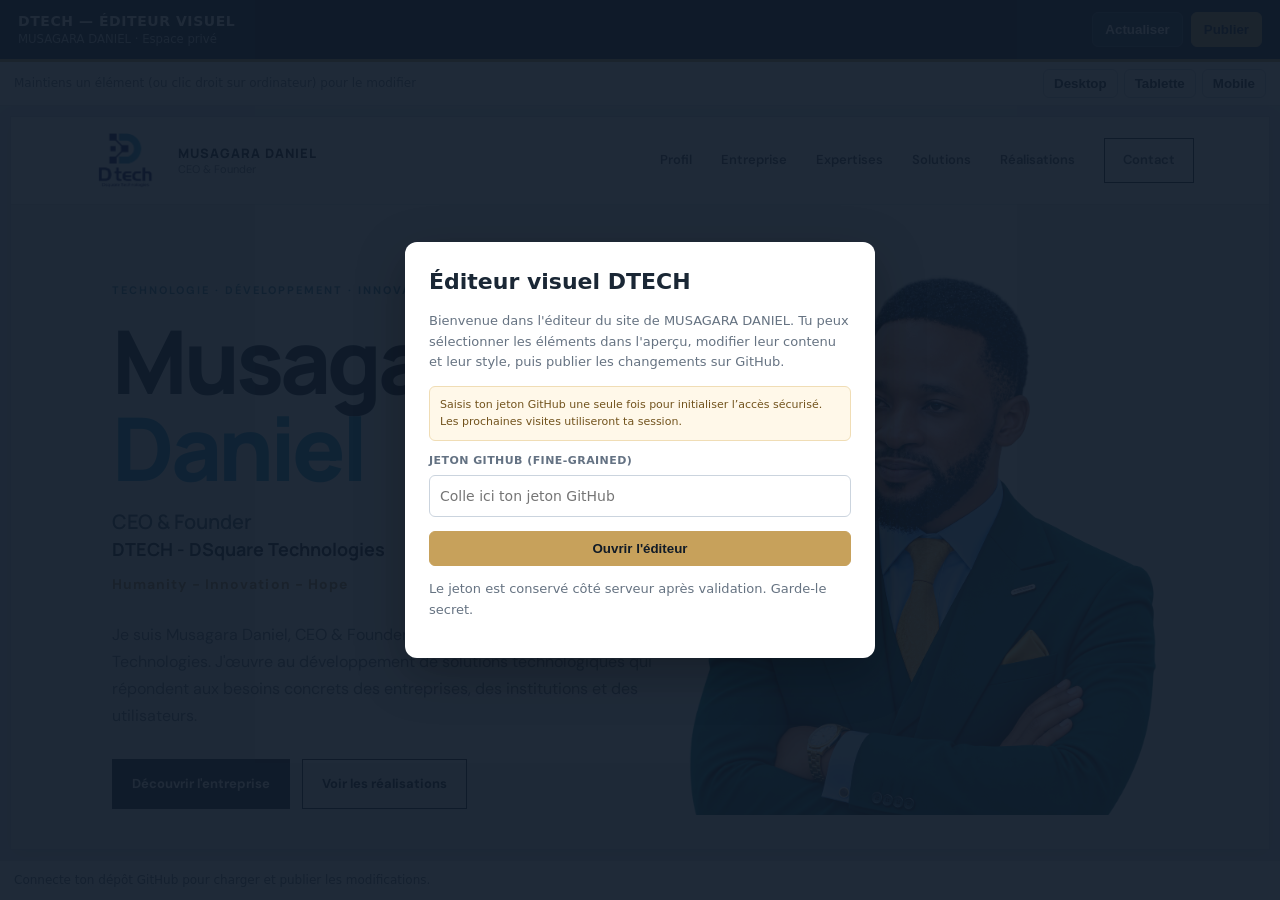
==== commit 034c33ff: "Add files via upload" ====
--- a/admin/index.html
+++ b/admin/index.html
@@ -7,18 +7,53 @@
 :root{--navy:#101b2a;--gold:#c7a15b;--line:#dce2e8;--muted:#687687;--paper:#f3f5f7}*{box-sizing:border-box}body{margin:0;background:var(--paper);color:#1a2735;font:14px/1.45 Inter,system-ui,Arial,sans-serif}.top{height:62px;background:var(--navy);color:white;display:flex;align-items:center;justify-content:space-between;padding:0 18px;gap:12px;border-bottom:3px solid var(--gold)}.brand{font-weight:800;letter-spacing:.04em}.brand small{display:block;color:#c6d0d9;font-weight:400;letter-spacing:0}.top-actions{display:flex;gap:8px;align-items:center}.btn{border:1px solid #cbd3dc;border-radius:6px;padding:9px 12px;background:white;color:#1a2735;font-weight:650;cursor:pointer}.btn.primary{background:var(--gold);border-color:var(--gold);color:#111b27}.btn.dark{background:#24364a;border-color:#43566a;color:white}.btn:disabled{opacity:.45;cursor:not-allowed}.layout{display:grid;grid-template-columns:minmax(0,1fr) 330px;height:calc(100vh - 62px)}.canvas{min-width:0;display:flex;flex-direction:column}.canvas-head{height:48px;background:#fff;border-bottom:1px solid var(--line);display:flex;align-items:center;justify-content:space-between;padding:0 14px;color:#657181;font-size:12px}.canvas-head .view{display:flex;gap:6px}.view button{padding:6px 10px}.frame-wrap{flex:1;min-height:0;padding:12px;background:#e6eaf0}.frame-wrap iframe{width:100%;height:100%;border:1px solid #ccd4dd;background:#fff;display:block;box-shadow:0 4px 18px #17283b18}.panel{background:#fff;border-left:1px solid var(--line);overflow:auto}.panel-head{padding:17px 18px;background:#fafbfc;border-bottom:1px solid var(--line)}.panel-head strong{font-size:15px}.panel-head p{margin:5px 0 0;color:var(--muted);font-size:12px}.tabs{display:flex;border-bottom:1px solid var(--line)}.tabs button{flex:1;border:0;background:#fff;padding:12px 5px;font-weight:700;color:#657181;cursor:pointer}.tabs button.active{color:#17283b;border-bottom:2px solid var(--gold)}.pane{padding:16px;display:none}.pane.active{display:block}.field{display:grid;gap:6px;margin:0 0 14px}.field label{font-size:11px;font-weight:800;letter-spacing:.04em;color:#647283;text-transform:uppercase}.field input,.field textarea,.field select{width:100%;border:1px solid #cbd4de;border-radius:6px;padding:10px;font:inherit;background:white;color:#172536}.field textarea{min-height:110px;resize:vertical}.field input[type=color]{height:42px;padding:4px}.field input[type=range]{padding:0}.hint{font-size:11px;color:#7a8795;line-height:1.5}.row{display:flex;gap:8px}.row>*{flex:1;min-width:0}.selection{padding:10px;background:#f2f5f8;border:1px solid #e1e6eb;border-radius:6px;font-size:12px;overflow-wrap:anywhere;margin-bottom:14px}.status{padding:11px 14px;border-top:1px solid var(--line);font-size:12px;color:#586777;background:#fff;min-height:40px}.status.error{color:#9a2f2f}.status.ok{color:#176a43}.login{position:fixed;inset:0;background:#101b2aee;display:grid;place-items:center;padding:18px;z-index:20}.login-card{background:white;border-radius:12px;max-width:470px;width:100%;padding:24px;box-shadow:0 15px 50px #0004}.login-card h1{font-size:22px;margin:0 0 8px}.login-card p{color:#667382;font-size:13px;line-height:1.6}.login-card .field{margin-top:12px}.login-card .btn{width:100%}.warn{background:#fff8e9;border:1px solid #f0ddb5;padding:10px;border-radius:6px;color:#72531d;font-size:11px;line-height:1.5}.hide{display:none!important}.toolgrid{display:grid;grid-template-columns:1fr 1fr;gap:8px}.toolgrid .btn{font-size:12px}.section-list{display:grid;gap:6px}.section-item{padding:9px;border:1px solid var(--line);border-radius:6px;display:flex;align-items:center;justify-content:space-between;font-size:12px}.section-item button{border:0;background:#eef1f4;padding:5px 7px;border-radius:4px}.mobile-note{display:none}
 @media(max-width:850px){.layout{grid-template-columns:minmax(0,1fr) 290px}.top{padding:0 10px}.brand{font-size:12px}.top .btn{padding:8px;font-size:11px}}
 @media(max-width:650px){.top{height:auto;min-height:58px;flex-wrap:wrap;padding:8px 10px}.top-actions{gap:5px}.top-actions .btn{font-size:10px;padding:7px}.layout{height:calc(100vh - 66px);grid-template-columns:1fr;grid-template-rows:48vh minmax(0,1fr)}.canvas-head{height:38px}.frame-wrap{padding:5px}.panel{border-left:0;border-top:1px solid var(--line)}.panel-head{padding:10px 14px}.pane{padding:12px}.mobile-note{display:block;font-size:10px;color:#7b8795}}
+
+/* V6 — éditeur responsive à fenêtre contextuelle */
+.layout{display:block;height:calc(100dvh - 62px)}
+.canvas{height:100%;width:100%}
+.canvas-head{height:44px}
+.frame-wrap{padding:10px;min-height:0}
+.frame-wrap iframe{width:100%;height:100%;max-width:none!important;margin:0!important}
+.panel{position:fixed;z-index:30;inset:0;background:#0008;border:0;display:none;align-items:center;justify-content:center;padding:16px;overflow:auto}
+.panel.modal-open{display:flex}
+.panel .panel-head,.panel .tabs,.panel .pane{width:100%;max-width:760px;margin-left:auto;margin-right:auto}
+.panel .panel-head{border-radius:12px 12px 0 0;padding:16px 20px;position:relative}
+.panel .tabs{background:#fff}
+.panel .pane{background:#fff;max-height:min(66dvh,650px);overflow:auto;padding:18px 20px;border-radius:0 0 12px 12px}
+.panel-inner{width:min(760px,100%);max-height:92dvh;overflow:auto;border-radius:12px;background:#fff;box-shadow:0 20px 70px #0005}
+.panel-close{position:absolute;right:14px;top:12px;border:0;border-radius:50%;width:36px;height:36px;background:#edf0f3;font-size:20px;cursor:pointer}
+#editSelected{display:none}
+#selectedLabel{overflow:hidden;text-overflow:ellipsis;white-space:nowrap}
+@media(max-width:650px){
+ .top{height:auto;min-height:58px;flex-wrap:nowrap;padding:7px 9px;gap:6px}
+ .brand{font-size:11px;line-height:1.25}
+ .top-actions{gap:5px;flex-wrap:nowrap}
+ .top-actions .btn{font-size:10px;padding:8px 9px;white-space:nowrap}
+ .layout{height:calc(100dvh - 58px)}
+ .canvas-head{height:42px;padding:0 8px;font-size:10px}
+ .canvas-head .view{gap:3px}.view button{font-size:10px;padding:6px 7px}
+ .frame-wrap{padding:3px}
+ .panel{padding:0;align-items:flex-end}
+ .panel-inner{width:100%;max-width:none;max-height:92dvh;border-radius:16px 16px 0 0}
+ .panel .panel-head{border-radius:16px 16px 0 0;padding:15px 16px}
+ .panel .pane{max-height:62dvh;padding:15px 16px}
+ .panel .tabs button{font-size:12px;padding:12px 3px}
+ .field input,.field textarea,.field select,.btn{font-size:14px}
+ .field input[type=color]{height:48px}
+}
+
 </style></head>
 <body>
-<header class="top"><div class="brand">DTECH — ÉDITEUR VISUEL<small>MUSAGARA DANIEL · Espace privé</small></div><div class="top-actions"><button class="btn dark" id="refresh">Actualiser l'aperçu</button><button class="btn primary" id="save">Enregistrer & publier</button></div></header>
+<header class="top"><div class="brand">DTECH — ÉDITEUR VISUEL<small>MUSAGARA DANIEL · Espace privé</small></div><div class="top-actions"><button class="btn dark" id="refresh">Actualiser</button><button class="btn dark" id="editSelected">Modifier</button><button class="btn primary" id="save">Publier</button></div></header>
 <div class="layout">
- <section class="canvas"><div class="canvas-head"><span id="selectedLabel">Clique sur un élément du site pour le modifier</span><div class="view"><button class="btn" data-width="100%">Desktop</button><button class="btn" data-width="768px">Tablette</button><button class="btn" data-width="390px">Mobile</button></div></div><div class="frame-wrap"><iframe id="preview" src="../index.html?visual-editor=1" title="Aperçu modifiable du site"></iframe></div><div class="status" id="status">Connecte ton dépôt GitHub pour charger et publier les modifications.</div></section>
- <aside class="panel"><div class="panel-head"><strong id="panelTitle">Propriétés de l'élément</strong><p id="panelDesc">Sélectionne un élément directement dans l'aperçu.</p></div>
+ <section class="canvas"><div class="canvas-head"><span id="selectedLabel">Maintiens un élément (ou clic droit sur ordinateur) pour le modifier</span><div class="view"><button class="btn" data-width="100%">Desktop</button><button class="btn" data-width="768px">Tablette</button><button class="btn" data-width="390px">Mobile</button></div></div><div class="frame-wrap"><iframe id="preview" src="../index.html?visual-editor=1" title="Aperçu modifiable du site"></iframe></div><div class="status" id="status">Connecte ton dépôt GitHub pour charger et publier les modifications.</div></section>
+ <aside class="panel" id="editorModal"><div class="panel-inner"><div class="panel-head"><strong id="panelTitle">Propriétés de l'élément</strong><p id="panelDesc">Sélectionne un élément directement dans l'aperçu.</p></div>
   <div class="tabs"><button class="active" data-tab="content">Contenu</button><button data-tab="style">Style</button><button data-tab="layout">Sections</button><button data-tab="settings">GitHub</button></div>
   <div class="pane active" id="pane-content"><div class="selection" id="selection">Aucun élément sélectionné.</div><div class="field"><label>Texte sélectionné</label><textarea id="textValue" placeholder="Sélectionne un texte dans l'aperçu"></textarea></div><div class="field"><label>Remplacer une image</label><input type="file" id="imageFile" accept="image/*"><span class="hint">Sélectionne une image pour remplacer celle qui est active. Elle sera ajoutée au dossier assets/ de GitHub.</span><button class="btn" id="uploadImage">Téléverser et appliquer l'image</button></div><div class="toolgrid"><button class="btn" id="clearText">Annuler l'édition du texte</button><button class="btn" id="clearSelection">Désélectionner</button></div></div>
   <div class="pane" id="pane-style"><div class="field"><label>Couleur du texte</label><input type="color" id="color"></div><div class="field"><label>Couleur d'arrière-plan</label><input type="color" id="background"></div><div class="field"><label>Taille du texte (px)</label><input type="range" id="fontSize" min="10" max="80" value="16"><span class="hint" id="fontSizeValue">16 px</span></div><div class="field"><label>Alignement</label><select id="align"><option value="">Par défaut</option><option value="left">Gauche</option><option value="center">Centré</option><option value="right">Droite</option><option value="justify">Justifié</option></select></div><div class="field"><label>Espacement intérieur (px)</label><input type="range" id="padding" min="0" max="100" value="0"><span class="hint" id="paddingValue">0 px</span></div><div class="field"><label>Coins arrondis (px)</label><input type="range" id="radius" min="0" max="60" value="0"><span class="hint" id="radiusValue">0 px</span></div><button class="btn" id="resetStyle">Réinitialiser le style de cet élément</button></div>
   <div class="pane" id="pane-layout"><p class="hint">Réorganise les grandes sections du site. Les changements seront également appliqués aux visiteurs après publication.</p><div class="field"><label>Section sélectionnée</label><div id="sectionSelected" class="selection">Sélectionne une section dans l'aperçu.</div><div class="row"><button class="btn" id="moveUp">Monter ↑</button><button class="btn" id="moveDown">Descendre ↓</button></div><button class="btn" id="toggleSection" style="margin-top:8px;width:100%">Masquer / afficher la section</button></div><div class="field"><label>Ajouter une section simple</label><input id="newTitle" placeholder="Titre de la section"><textarea id="newText" placeholder="Texte de présentation"></textarea><button class="btn" id="addSection">Ajouter à la page</button></div><div class="field"><label>Sections du site</label><div id="sectionList" class="section-list"></div></div></div>
   <div class="pane" id="pane-settings"><p class="hint">Les changements sont enregistrés dans le fichier <b>site-edits.json</b> de ton dépôt GitHub. Cloudflare déploie automatiquement le Worker après le commit GitHub.</p><div class="field"><label>Compte GitHub</label><input id="owner" value="danielmusagara-hash"></div><div class="field"><label>Nom du dépôt</label><input id="repo" value="musagara-daniel-website"></div><div class="field"><label>Branche de publication</label><input id="branch" value="main"></div><div class="field"><label>Jeton GitHub Fine-grained</label><input id="token" type="password" autocomplete="off" placeholder="Jeton conservé côté serveur" disabled></div><div class="warn">Le jeton est conservé chiffré côté serveur. Il ne sera jamais envoyé au navigateur après la connexion.</div><button class="btn" id="loadRemote" style="width:100%;margin-top:12px">Charger les modifications GitHub</button><p class="hint">Le jeton est conservé chiffré dans le stockage privé du Worker. La session est maintenue par un cookie sécurisé.</p></div>
- </aside>
+ </div></aside>
 </div>
 <div class="login" id="welcome"><div class="login-card"><h1>Éditeur visuel DTECH</h1><p>Bienvenue dans l'éditeur du site de MUSAGARA DANIEL. Tu peux sélectionner les éléments dans l'aperçu, modifier leur contenu et leur style, puis publier les changements sur GitHub.</p><div class="warn">Saisis ton jeton GitHub une seule fois pour initialiser l’accès sécurisé. Les prochaines visites utiliseront ta session.</div><div class="field"><label>Jeton GitHub (Fine-grained)</label><input id="tokenStart" type="password" autocomplete="off" placeholder="Colle ici ton jeton GitHub"></div><button class="btn primary" id="start">Ouvrir l'éditeur</button><p class="hint">Le jeton est conservé côté serveur après validation. Garde-le secret.</p></div></div>
 <script>
@@ -33,12 +68,26 @@
 function selector(el){return el?.getAttribute('data-editor-id')||''}
 function isTextLeaf(el){return el&&el.children.length===0&&el.textContent.trim().length>0&& !['SCRIPT','STYLE','SVG'].includes(el.tagName)}
 function activeSection(el){return el?.closest('main>section')||el?.closest('main section')||null}
-function selectElement(el){if(!el||el===frame.contentDocument.body)return;selected=el;selectedId=selector(el);selectedSection=activeSection(el);$('selection').textContent=(el.tagName.toLowerCase()+(el.id?'#'+el.id:''))+' · '+(selectedId||'élément');$('selectedLabel').textContent='Élément sélectionné : '+(el.id||el.tagName.toLowerCase());$('panelTitle').textContent=el.tagName==='IMG'?'Image sélectionnée':'Élément sélectionné';$('panelDesc').textContent=selectedSection?'Section : '+(selectedSection.id||selectedSection.className):'Élément du site';
- if(isTextLeaf(el)){$('textValue').disabled=false;$('textValue').value=edits.text[selectedId]??el.textContent.trim()}else{$('textValue').disabled=true;$('textValue').value=el.tagName==='IMG'?'Image sélectionnée — remplace-la ci-dessous.':'Cet élément contient d’autres éléments. Sélectionne un texte précis.'}
- const st=edits.styles[selectedId]||{},cs=frame.contentWindow.getComputedStyle(el);$('color').value=toHex(st.color||cs.color);$('background').value=toHex(st.backgroundColor||cs.backgroundColor);$('fontSize').value=parseInt(st.fontSize||cs.fontSize)||16;$('fontSizeValue').textContent=$('fontSize').value+' px';$('align').value=st.textAlign||'';$('padding').value=parseInt(st.padding)||0;$('paddingValue').textContent=$('padding').value+' px';$('radius').value=parseInt(st.borderRadius)||0;$('radiusValue').textContent=$('radius').value+' px';$('sectionSelected').textContent=selectedSection?(selectedSection.id||selectedSection.className):'Sélectionne une section.';renderSections();
+function selectElement(el,open=true){if(!el||el===frame.contentDocument.body)return;selected=el;selectedId=selector(el);selectedSection=activeSection(el);$('selection').textContent=(el.tagName.toLowerCase()+(el.id?'#'+el.id:''))+' · '+(selectedId||'élément');$('selectedLabel').textContent='Sélection : '+(el.id||el.tagName.toLowerCase());$('panelTitle').textContent=el.tagName==='IMG'?'Modifier l’image':'Modifier l’élément';$('panelDesc').textContent=selectedSection?'Section : '+(selectedSection.id||selectedSection.className):'Élément du site';
+ if(isTextLeaf(el)){$('textValue').disabled=false;$('textValue').value=edits.text[selectedId]??el.textContent.trim()}else{$('textValue').disabled=true;$('textValue').value=el.tagName==='IMG'?'Image sélectionnée — choisis une nouvelle image ci-dessous.':'Cet élément contient d’autres éléments. Maintiens un texte précis pour le modifier.'}
+ const st=edits.styles[selectedId]||{},cs=frame.contentWindow.getComputedStyle(el);$('color').value=toHex(st.color||cs.color);$('background').value=toHex(st.backgroundColor||cs.backgroundColor);$('fontSize').value=parseInt(st.fontSize||cs.fontSize)||16;$('fontSizeValue').textContent=$('fontSize').value+' px';$('align').value=st.textAlign||'';$('padding').value=parseInt(st.padding)||0;$('paddingValue').textContent=$('padding').value+' px';$('radius').value=parseInt(st.borderRadius)||0;$('radiusValue').textContent=$('radius').value+' px';$('sectionSelected').textContent=selectedSection?(selectedSection.id||selectedSection.className):'Sélectionne une section.';renderSections();if(open)openEditor();
 }
+function openEditor(){ $('editorModal').classList.add('modal-open'); $('editSelected').style.display='inline-block'; }
+function closeEditor(){ $('editorModal').classList.remove('modal-open'); }
+$('closeEditor').onclick=closeEditor;
+$('editSelected').onclick=()=>{if(selected)openEditor();else say('Maintiens un élément du site pour le sélectionner.','');};
+$('editorModal').addEventListener('click',e=>{if(e.target===$('editorModal'))closeEditor()});
+document.addEventListener('keydown',e=>{if(e.key==='Escape')closeEditor()});
 function toHex(c){if(!c||c==='transparent'||c==='rgba(0, 0, 0, 0)')return '#ffffff';let m=c.match(/rgba?\((\d+),\s*(\d+),\s*(\d+)/);return m?'#'+[m[1],m[2],m[3]].map(x=>(+x).toString(16).padStart(2,'0')).join(''):(/^#[0-9a-f]{6}$/i.test(c)?c:'#ffffff')}
-function attachPreview(){try{const d=frame.contentDocument;if(!d||!d.body)return;d.querySelectorAll('[data-editor-selected]').forEach(e=>e.removeAttribute('data-editor-selected'));d.addEventListener('click',e=>{e.preventDefault();e.stopPropagation();const el=e.target.closest('[data-editor-id]');if(el){d.querySelectorAll('[data-editor-selected]').forEach(x=>x.removeAttribute('data-editor-selected'));el.setAttribute('data-editor-selected','1');selectElement(el)}},true);const style=d.createElement('style');style.textContent='[data-editor-id]{cursor:crosshair!important}[data-editor-id]:hover{outline:2px dashed #c7a15b!important;outline-offset:2px}[data-editor-selected]{outline:3px solid #c7a15b!important;outline-offset:2px}';d.head.append(style);renderSections();say('Aperçu chargé. Clique sur un élément pour le modifier.','ok')}catch(e){say('Impossible d’ouvrir l’aperçu : '+e.message,'error')}}
+function attachPreview(){try{const d=frame.contentDocument;if(!d||!d.body)return;d.querySelectorAll('[data-editor-selected]').forEach(e=>e.removeAttribute('data-editor-selected'));const style=d.createElement('style');style.textContent='[data-editor-id]{cursor:inherit!important}[data-editor-id]:hover{outline:1px dashed #c7a15b!important;outline-offset:2px}[data-editor-selected]{outline:3px solid #c7a15b!important;outline-offset:2px}';d.head.append(style);
+ let holdTimer=null,held=false,startX=0,startY=0,target=null;
+ const clearHold=()=>{if(holdTimer)clearTimeout(holdTimer);holdTimer=null};
+ d.addEventListener('pointerdown',e=>{const el=e.target.closest('[data-editor-id]');if(!el)return;target=el;held=false;startX=e.clientX;startY=e.clientY;clearHold();holdTimer=setTimeout(()=>{held=true;d.querySelectorAll('[data-editor-selected]').forEach(x=>x.removeAttribute('data-editor-selected'));el.setAttribute('data-editor-selected','1');selectElement(el,true)},550);},{capture:true});
+ d.addEventListener('pointermove',e=>{if(!holdTimer)return;if(Math.abs(e.clientX-startX)>12||Math.abs(e.clientY-startY)>12)clearHold()},{capture:true,passive:true});
+ d.addEventListener('pointerup',clearHold,{capture:true});d.addEventListener('pointercancel',clearHold,{capture:true});
+ d.addEventListener('click',e=>{if(held){e.preventDefault();e.stopPropagation();held=false;return} /* Un clic court conserve la navigation normale. */},true);
+ d.addEventListener('contextmenu',e=>{const el=e.target.closest('[data-editor-id]');if(el){e.preventDefault();d.querySelectorAll('[data-editor-selected]').forEach(x=>x.removeAttribute('data-editor-selected'));el.setAttribute('data-editor-selected','1');selectElement(el,true)}},true);
+ renderSections();say('Aperçu complet chargé. Maintiens un élément pour le modifier.','ok')}catch(e){say('Impossible d’ouvrir l’aperçu : '+e.message,'error')}}
 frame.addEventListener('load',()=>setTimeout(attachPreview,400));
 function applyText(){if(!selected||!isTextLeaf(selected))return;const v=$('textValue').value;selected.textContent=v;edits.text[selectedId]=v}
 $('textValue').addEventListener('input',applyText);
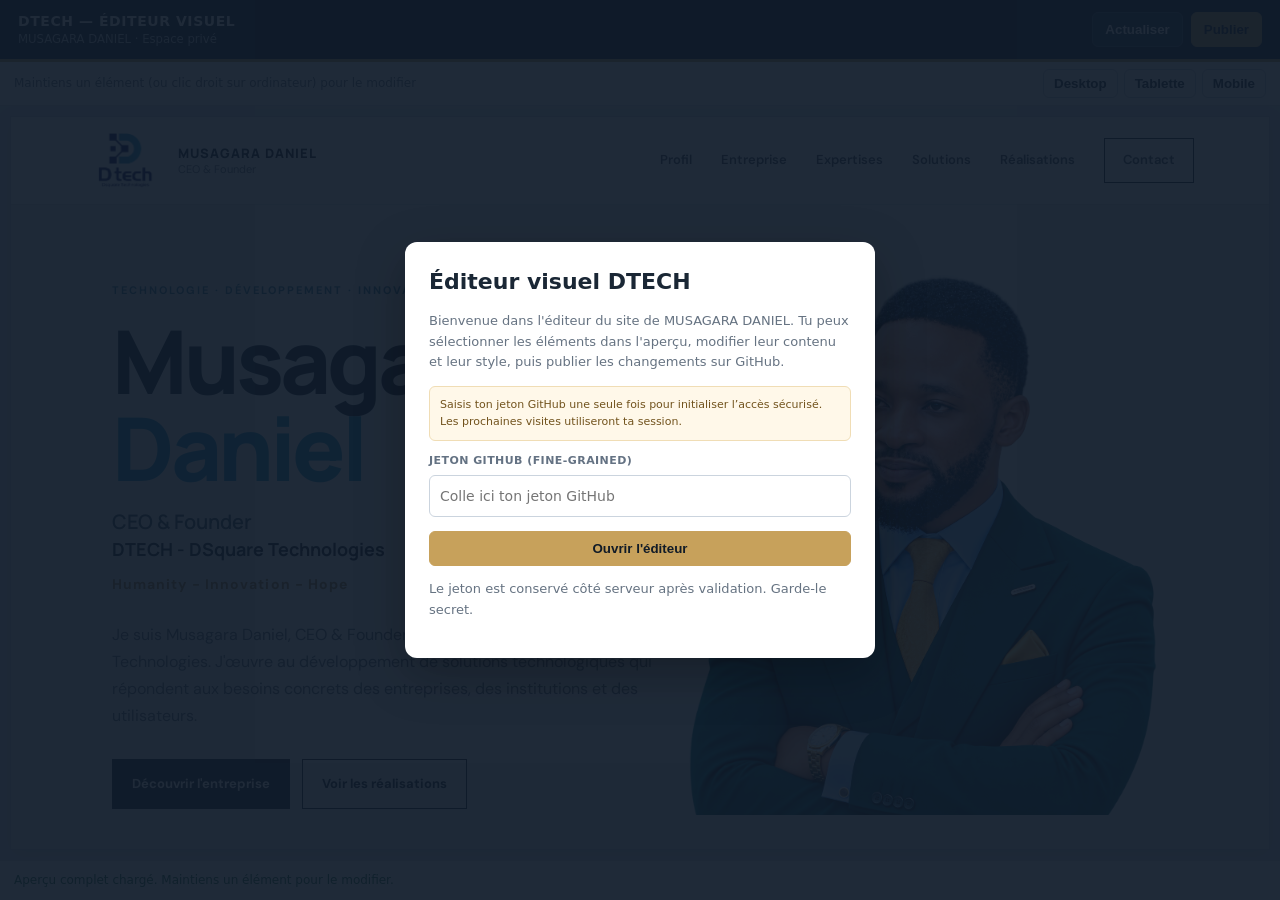
==== commit 15d1a508: "Add files via upload" ====
--- a/admin/index.html
+++ b/admin/index.html
@@ -47,7 +47,7 @@
 <header class="top"><div class="brand">DTECH — ÉDITEUR VISUEL<small>MUSAGARA DANIEL · Espace privé</small></div><div class="top-actions"><button class="btn dark" id="refresh">Actualiser</button><button class="btn dark" id="editSelected">Modifier</button><button class="btn primary" id="save">Publier</button></div></header>
 <div class="layout">
  <section class="canvas"><div class="canvas-head"><span id="selectedLabel">Maintiens un élément (ou clic droit sur ordinateur) pour le modifier</span><div class="view"><button class="btn" data-width="100%">Desktop</button><button class="btn" data-width="768px">Tablette</button><button class="btn" data-width="390px">Mobile</button></div></div><div class="frame-wrap"><iframe id="preview" src="../index.html?visual-editor=1" title="Aperçu modifiable du site"></iframe></div><div class="status" id="status">Connecte ton dépôt GitHub pour charger et publier les modifications.</div></section>
- <aside class="panel" id="editorModal"><div class="panel-inner"><div class="panel-head"><strong id="panelTitle">Propriétés de l'élément</strong><p id="panelDesc">Sélectionne un élément directement dans l'aperçu.</p></div>
+ <aside class="panel" id="editorModal" aria-hidden="true"><div class="panel-inner"><div class="panel-head"><strong id="panelTitle">Propriétés de l'élément</strong><p id="panelDesc">Sélectionne un élément directement dans l'aperçu.</p><button type="button" class="panel-close" id="closeEditor" aria-label="Fermer">×</button></div>
   <div class="tabs"><button class="active" data-tab="content">Contenu</button><button data-tab="style">Style</button><button data-tab="layout">Sections</button><button data-tab="settings">GitHub</button></div>
   <div class="pane active" id="pane-content"><div class="selection" id="selection">Aucun élément sélectionné.</div><div class="field"><label>Texte sélectionné</label><textarea id="textValue" placeholder="Sélectionne un texte dans l'aperçu"></textarea></div><div class="field"><label>Remplacer une image</label><input type="file" id="imageFile" accept="image/*"><span class="hint">Sélectionne une image pour remplacer celle qui est active. Elle sera ajoutée au dossier assets/ de GitHub.</span><button class="btn" id="uploadImage">Téléverser et appliquer l'image</button></div><div class="toolgrid"><button class="btn" id="clearText">Annuler l'édition du texte</button><button class="btn" id="clearSelection">Désélectionner</button></div></div>
   <div class="pane" id="pane-style"><div class="field"><label>Couleur du texte</label><input type="color" id="color"></div><div class="field"><label>Couleur d'arrière-plan</label><input type="color" id="background"></div><div class="field"><label>Taille du texte (px)</label><input type="range" id="fontSize" min="10" max="80" value="16"><span class="hint" id="fontSizeValue">16 px</span></div><div class="field"><label>Alignement</label><select id="align"><option value="">Par défaut</option><option value="left">Gauche</option><option value="center">Centré</option><option value="right">Droite</option><option value="justify">Justifié</option></select></div><div class="field"><label>Espacement intérieur (px)</label><input type="range" id="padding" min="0" max="100" value="0"><span class="hint" id="paddingValue">0 px</span></div><div class="field"><label>Coins arrondis (px)</label><input type="range" id="radius" min="0" max="60" value="0"><span class="hint" id="radiusValue">0 px</span></div><button class="btn" id="resetStyle">Réinitialiser le style de cet élément</button></div>
@@ -72,9 +72,9 @@
  if(isTextLeaf(el)){$('textValue').disabled=false;$('textValue').value=edits.text[selectedId]??el.textContent.trim()}else{$('textValue').disabled=true;$('textValue').value=el.tagName==='IMG'?'Image sélectionnée — choisis une nouvelle image ci-dessous.':'Cet élément contient d’autres éléments. Maintiens un texte précis pour le modifier.'}
  const st=edits.styles[selectedId]||{},cs=frame.contentWindow.getComputedStyle(el);$('color').value=toHex(st.color||cs.color);$('background').value=toHex(st.backgroundColor||cs.backgroundColor);$('fontSize').value=parseInt(st.fontSize||cs.fontSize)||16;$('fontSizeValue').textContent=$('fontSize').value+' px';$('align').value=st.textAlign||'';$('padding').value=parseInt(st.padding)||0;$('paddingValue').textContent=$('padding').value+' px';$('radius').value=parseInt(st.borderRadius)||0;$('radiusValue').textContent=$('radius').value+' px';$('sectionSelected').textContent=selectedSection?(selectedSection.id||selectedSection.className):'Sélectionne une section.';renderSections();if(open)openEditor();
 }
-function openEditor(){ $('editorModal').classList.add('modal-open'); $('editSelected').style.display='inline-block'; }
-function closeEditor(){ $('editorModal').classList.remove('modal-open'); }
-$('closeEditor').onclick=closeEditor;
+function openEditor(){ $('editorModal').classList.add('modal-open'); $('editorModal').setAttribute('aria-hidden','false'); $('editSelected').style.display='inline-block'; }
+function closeEditor(){ $('editorModal').classList.remove('modal-open'); $('editorModal').setAttribute('aria-hidden','true'); }
+const closeButton=$('closeEditor');if(closeButton)closeButton.onclick=closeEditor;
 $('editSelected').onclick=()=>{if(selected)openEditor();else say('Maintiens un élément du site pour le sélectionner.','');};
 $('editorModal').addEventListener('click',e=>{if(e.target===$('editorModal'))closeEditor()});
 document.addEventListener('keydown',e=>{if(e.key==='Escape')closeEditor()});
@@ -107,7 +107,7 @@
 $('loadRemote').onclick=loadRemote;
 async function save(){try{if(selected&&isTextLeaf(selected))applyText();edits.order=getSections().map(s=>s.id);say('Enregistrement dans GitHub…');const payload={message:'Mise à jour visuelle du site MUSAGARA DANIEL',content:b64utf(JSON.stringify(edits,null,2)+'\\n')};if(sha)payload.sha=sha;const j=await api('site-edits.json',{method:'PUT',body:JSON.stringify(payload)});sha=j.content?.sha||null;say('Modifications envoyées vers GitHub. Le déploiement Cloudflare va démarrer automatiquement.','ok')}catch(e){say('Échec de l’enregistrement : '+e.message,'error')}}
 $('save').onclick=save;$('refresh').onclick=()=>frame.contentWindow.location.reload();
-$('start').onclick=async()=>{token=$('tokenStart').value.trim();if(!token){$('tokenStart').focus();return}try{say('Validation sécurisée du jeton…');const r=await fetch('/api/auth/setup',{method:'POST',headers:{'Content-Type':'application/json'},body:JSON.stringify({token})});const j=await r.json();if(!r.ok)throw Error(j.error||'Authentification impossible');token='';$('tokenStart').value='';$('welcome').classList.add('hide');say('Connexion sécurisée établie.','ok');loadRemote()}catch(e){say(e.message,'error')}};
+$('start').onclick=async()=>{token=$('tokenStart').value.trim();if(!token){$('tokenStart').focus();return}try{say('Validation sécurisée du jeton…');const r=await fetch('/api/auth/setup',{method:'POST',headers:{'Content-Type':'application/json'},body:JSON.stringify({token})});const j=await r.json();if(!r.ok)throw Error(j.error||'Authentification impossible');token='';$('tokenStart').value='';$('welcome').classList.add('hide');say('Connexion sécurisée établie.','ok');loadRemote()}catch(e){token='';say('Connexion refusée : '+e.message,'error')}};
 fetch('/api/auth/session').then(r=>r.json()).then(j=>{if(j.authenticated){$('welcome').classList.add('hide');loadRemote()}}).catch(()=>{});
 
 document.querySelectorAll('[data-tab]').forEach(b=>b.onclick=()=>{document.querySelectorAll('[data-tab]').forEach(x=>x.classList.toggle('active',x===b));document.querySelectorAll('.pane').forEach(x=>x.classList.toggle('active',x.id==='pane-'+b.dataset.tab))});
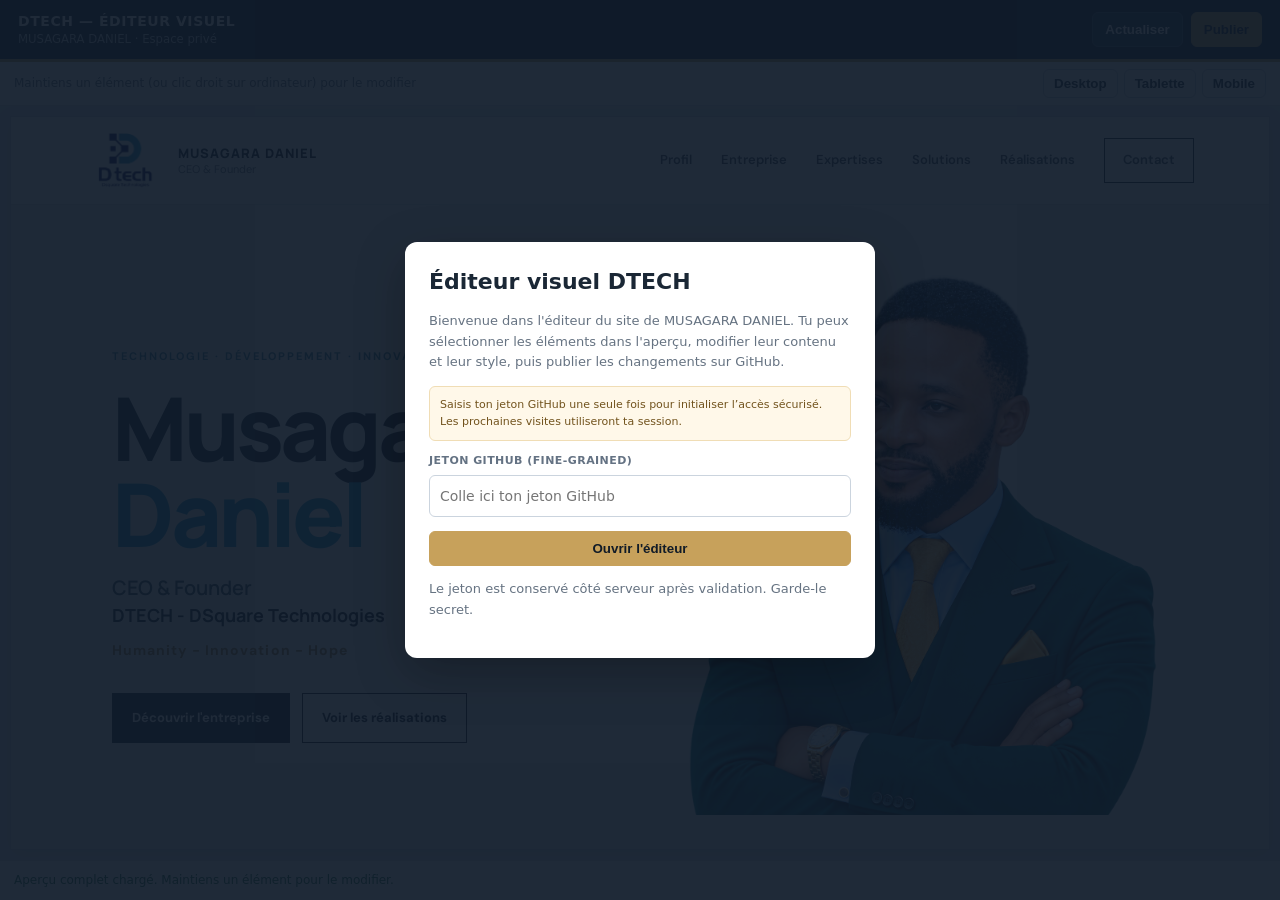
==== commit da9236d7: "Add files via upload" ====
--- a/admin/index.html
+++ b/admin/index.html
@@ -64,6 +64,7 @@
 function cfg(){return{owner:$('owner').value.trim(),repo:$('repo').value.trim(),branch:$('branch').value.trim()||'main'}}
 async function api(path,options={}){const q=new URLSearchParams({owner:cfg().owner,repo:cfg().repo,branch:cfg().branch,path});const r=await fetch('/api/github?'+q,{...options,headers:{'Content-Type':'application/json',...(options.headers||{})}});const j=await r.json().catch(()=>({}));if(!r.ok)throw Error((j.error||j.message||'Erreur')+' ('+r.status+')');return j}
 function b64utf(s){return btoa(unescape(encodeURIComponent(s)))}function unb64(s){return decodeURIComponent(escape(atob(s.replace(/\n/g,''))))}
+function parseRemoteEdits(encoded){const raw=unb64(encoded);try{return JSON.parse(raw)}catch(error){if(raw.endsWith('\\n'))return JSON.parse(raw.slice(0,-2));throw error}}
 function githubUrl(path='site-edits.json'){return path}
 function selector(el){return el?.getAttribute('data-editor-id')||''}
 function isTextLeaf(el){return el&&el.children.length===0&&el.textContent.trim().length>0&& !['SCRIPT','STYLE','SVG'].includes(el.tagName)}
@@ -103,9 +104,9 @@
 $('moveUp').onclick=()=>moveSection(-1);$('moveDown').onclick=()=>moveSection(1);
 $('toggleSection').onclick=()=>{if(!selectedSection)return;const id=selectedSection.id;edits.hiddenSections=edits.hiddenSections||[];if(edits.hiddenSections.includes(id)){edits.hiddenSections=edits.hiddenSections.filter(x=>x!==id);selectedSection.hidden=false}else{edits.hiddenSections.push(id);selectedSection.hidden=true}say('Visibilité de la section modifiée. Enregistre pour publier.','ok')};
 $('addSection').onclick=()=>{const title=$('newTitle').value.trim(),text=$('newText').value.trim();if(!title){say('Ajoute un titre pour la nouvelle section.','error');return}const id='section-'+Date.now();const s=frame.contentDocument.createElement('section');s.className='section custom-section';s.id=id;const lab=frame.contentDocument.createElement('div');lab.className='section-label';lab.textContent='NOUVELLE SECTION';const h=frame.contentDocument.createElement('h2');h.textContent=title;const p=frame.contentDocument.createElement('p');p.textContent=text;s.append(lab,h,p);frame.contentDocument.querySelector('main').append(s);edits.newSections.push({id,label:'NOUVELLE SECTION',title,text});edits.order=getSections().map(x=>x.id);attachPreview();say('Nouvelle section ajoutée à l’aperçu. Enregistre pour publier.','ok')};
-async function loadRemote(){try{say('Chargement des modifications depuis GitHub…');const j=await api('site-edits.json',{method:'GET'});sha=j.sha;edits=JSON.parse(unb64(j.content));edits={...defaults(),...edits};frame.contentWindow.location.reload();say('Modifications chargées depuis GitHub.','ok')}catch(e){if(String(e.message).includes('404')){sha=null;edits=defaults();say('Aucun fichier site-edits.json trouvé : il sera créé au premier enregistrement.','ok')}else say('Erreur GitHub : '+e.message,'error')}}
+async function loadRemote(){try{say('Chargement des modifications depuis GitHub…');const j=await api('site-edits.json',{method:'GET'});sha=j.sha;edits=parseRemoteEdits(j.content);edits={...defaults(),...edits};frame.contentWindow.location.reload();say('Modifications chargées depuis GitHub.','ok')}catch(e){if(String(e.message).includes('404')){sha=null;edits=defaults();say('Aucun fichier site-edits.json trouvé : il sera créé au premier enregistrement.','ok')}else say('Erreur GitHub : '+e.message,'error')}}
 $('loadRemote').onclick=loadRemote;
-async function save(){try{if(selected&&isTextLeaf(selected))applyText();edits.order=getSections().map(s=>s.id);say('Enregistrement dans GitHub…');const payload={message:'Mise à jour visuelle du site MUSAGARA DANIEL',content:b64utf(JSON.stringify(edits,null,2)+'\\n')};if(sha)payload.sha=sha;const j=await api('site-edits.json',{method:'PUT',body:JSON.stringify(payload)});sha=j.content?.sha||null;say('Modifications envoyées vers GitHub. Le déploiement Cloudflare va démarrer automatiquement.','ok')}catch(e){say('Échec de l’enregistrement : '+e.message,'error')}}
+async function save(){try{if(selected&&isTextLeaf(selected))applyText();edits.order=getSections().map(s=>s.id);say('Enregistrement dans GitHub…');const payload={message:'Mise à jour visuelle du site MUSAGARA DANIEL',content:b64utf(JSON.stringify(edits,null,2))};if(sha)payload.sha=sha;const committed=await api('site-edits.json',{method:'PUT',body:JSON.stringify(payload)});if(!committed.content?.sha)throw Error('GitHub n’a pas confirmé le commit du fichier.');say('Commit reçu. Vérification des données enregistrées…');const check=await api('site-edits.json',{method:'GET'});const saved=parseRemoteEdits(check.content);if(JSON.stringify(saved)!==JSON.stringify(edits))throw Error('La relecture GitHub ne correspond pas aux modifications envoyées.');sha=check.sha||committed.content.sha;say('Modifications enregistrées et vérifiées dans GitHub. Le site sera actualisé après le déploiement Cloudflare déclenché par le commit.','ok')}catch(e){say('Échec de la publication : '+e.message,'error')}}
 $('save').onclick=save;$('refresh').onclick=()=>frame.contentWindow.location.reload();
 $('start').onclick=async()=>{token=$('tokenStart').value.trim();if(!token){$('tokenStart').focus();return}try{say('Validation sécurisée du jeton…');const r=await fetch('/api/auth/setup',{method:'POST',headers:{'Content-Type':'application/json'},body:JSON.stringify({token})});const j=await r.json();if(!r.ok)throw Error(j.error||'Authentification impossible');token='';$('tokenStart').value='';$('welcome').classList.add('hide');say('Connexion sécurisée établie.','ok');loadRemote()}catch(e){token='';say('Connexion refusée : '+e.message,'error')}};
 fetch('/api/auth/session').then(r=>r.json()).then(j=>{if(j.authenticated){$('welcome').classList.add('hide');loadRemote()}}).catch(()=>{});
